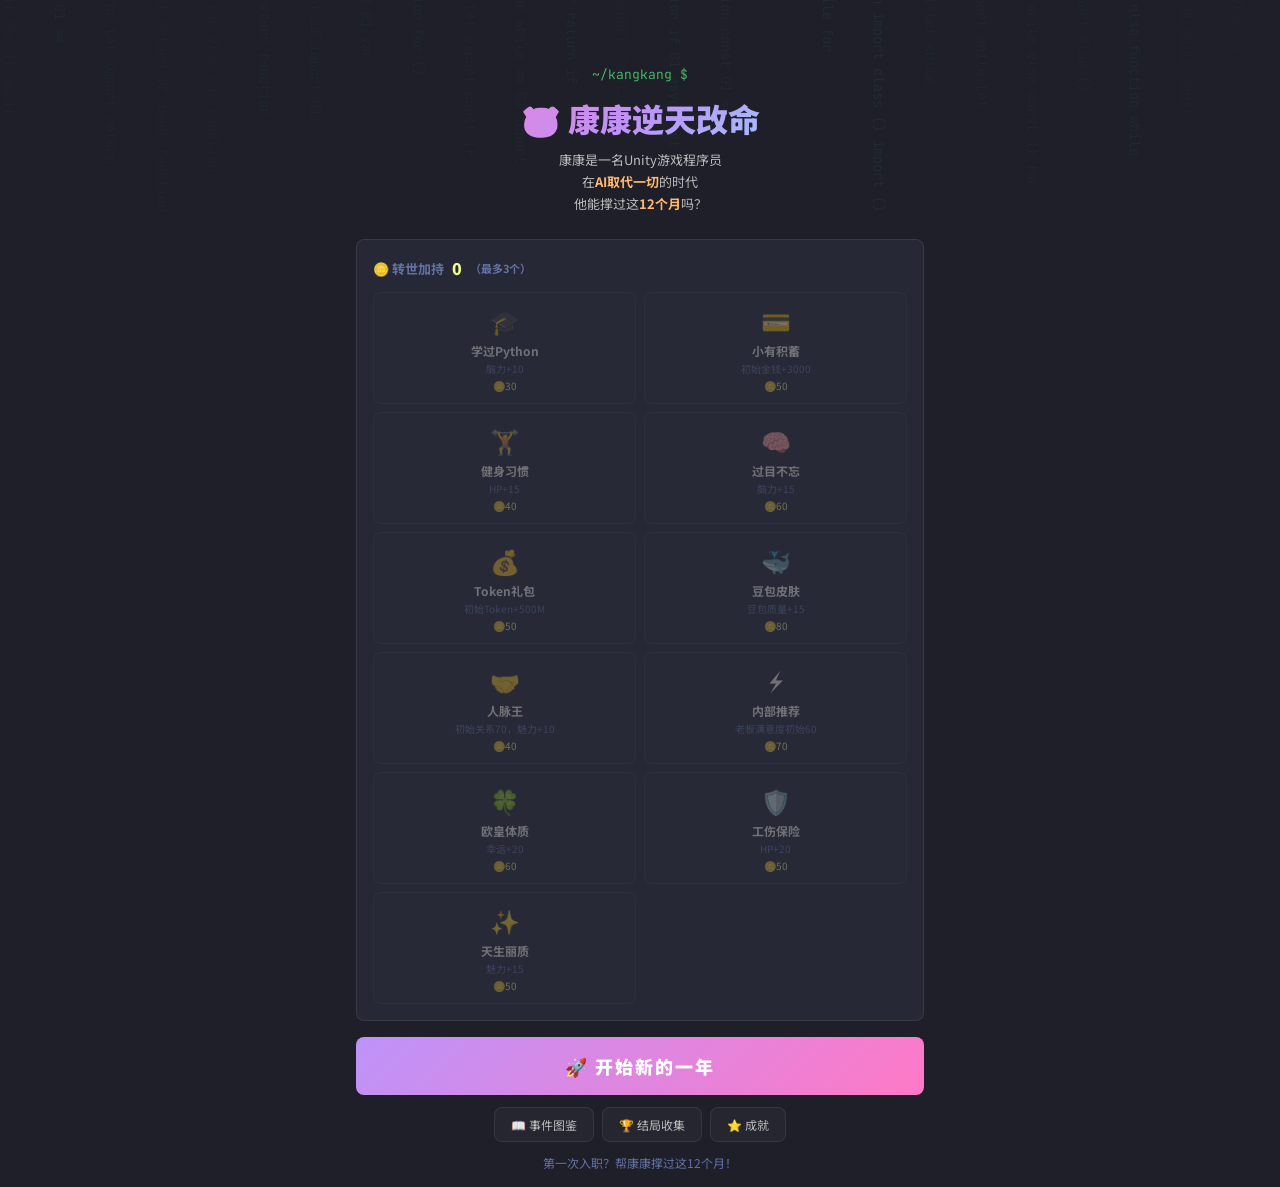
==== index.html @ d9135242 "feat: Implement initial application UI structure, comprehensive styling, and core interactive JavaSc" ====
<!DOCTYPE html>
<html lang="zh-CN">
<head>
<meta charset="UTF-8">
<meta name="viewport" content="width=device-width, initial-scale=1.0, user-scalable=no">
<title>🐷 康康逆天改命 — 职场生存模拟</title>
<meta name="description" content="帮助Unity程序员康康在AI时代保住饭碗！12个月职场生存模拟 + Roguelike转世系统。">
<link href="https://fonts.googleapis.com/css2?family=JetBrains+Mono:wght@400;500;700&family=Noto+Sans+SC:wght@400;500;700;900&display=swap" rel="stylesheet">
<link rel="stylesheet" href="css/style.css">
</head>
<body>
<div class="code-rain" id="codeRain"></div>

<!-- ===== START SCREEN ===== -->
<div class="screen active" id="startScreen"><div class="container">
  <header class="logo">
    <div class="logo-terminal">~/kangkang $</div>
    <h1>🐷 康康逆天改命</h1>
    <div class="sub">康康是一名Unity游戏程序员<br>在<em>AI取代一切</em>的时代<br>他能撑过这<em>12个月</em>吗？</div>
  </header>
  <section class="buff-section">
    <h3>🪙 转世加持 <span class="coins" id="legacyCoins">0</span> <span class="buff-limit">（最多3个）</span></h3>
    <div class="buff-grid" id="buffGrid"></div>
  </section>
  <button class="start-btn" id="startBtn">🚀 开始新的一年</button>
  <div class="start-actions">
    <button class="start-sub-btn" id="galleryBtn">📖 事件图鉴</button>
    <button class="start-sub-btn" id="endingsBtn">🏆 结局收集</button>
    <button class="start-sub-btn" id="achieveBtn">⭐ 成就</button>
  </div>
  <p class="best-record" id="bestRecord"></p>
</div></div>

<!-- ===== GAME SCREEN (IDE Layout) ===== -->
<div class="screen" id="gameScreen"><div class="ide-layout">

  <!-- Tab Bar (Month Indicator) -->
  <div class="tab-bar" id="tabBar">
    <div class="tab-item" data-month="1">1月</div>
    <div class="tab-item" data-month="2">2月</div>
    <div class="tab-item" data-month="3">3月</div>
    <div class="tab-item" data-month="4">4月</div>
    <div class="tab-item" data-month="5">5月</div>
    <div class="tab-item" data-month="6">6月</div>
    <div class="tab-item" data-month="7">7月</div>
    <div class="tab-item" data-month="8">8月</div>
    <div class="tab-item" data-month="9">9月</div>
    <div class="tab-item" data-month="10">10月</div>
    <div class="tab-item" data-month="11">11月</div>
    <div class="tab-item" data-month="12">12月</div>
  </div>

  <!-- Main Area: Explorer + Editor -->
  <div class="ide-main">

    <!-- Explorer (Left Sidebar) -->
    <div class="explorer" id="explorer">
      <div class="explorer-title">EXPLORER</div>

      <div class="explorer-section">
        <div class="section-header">📊 STATUS</div>
        <div class="stat-row">
          <span class="stat-icon">❤️</span>
          <span class="stat-name">HP</span>
          <div class="stat-bar-wrap"><div class="stat-bar stat-bar-hp" id="barHp"></div></div>
          <span class="stat-val" id="valHp">100</span>
        </div>
        <div class="stat-row">
          <span class="stat-icon">🧠</span>
          <span class="stat-name">Brain</span>
          <div class="stat-bar-wrap"><div class="stat-bar stat-bar-brain" id="barBrain"></div></div>
          <span class="stat-val" id="valBrain">80</span>
        </div>
        <div class="stat-row">
          <span class="stat-icon">💰</span>
          <span class="stat-name">Money</span>
          <span class="stat-val stat-val-money" id="valMoney">¥5,000</span>
        </div>
        <div class="stat-row">
          <span class="stat-icon">🪙</span>
          <span class="stat-name">Token</span>
          <span class="stat-val stat-val-token" id="valToken">50M</span>
        </div>
        <div class="stat-row">
          <span class="stat-icon">👔</span>
          <span class="stat-name">Boss</span>
          <div class="stat-bar-wrap"><div class="stat-bar stat-bar-boss" id="barBoss"></div></div>
          <span class="stat-val" id="valBoss">50</span>
        </div>
      </div>

      <div class="explorer-section">
        <div class="section-header">🤝 COLLEAGUES</div>
        <div class="stat-row">
          <span class="stat-icon">🧪</span>
          <span class="stat-name">少爷</span>
          <div class="stat-bar-wrap"><div class="stat-bar stat-bar-rel" id="barShaoye"></div></div>
          <span class="stat-val" id="valShaoye">50</span>
        </div>
        <div class="stat-row">
          <span class="stat-icon">💻</span>
          <span class="stat-name">亿民</span>
          <div class="stat-bar-wrap"><div class="stat-bar stat-bar-rel" id="barYimin"></div></div>
          <span class="stat-val" id="valYimin">50</span>
        </div>
      </div>

      <div class="explorer-section">
        <div class="section-header">🤖 AI MODEL</div>
        <div class="model-display" id="currentModelDisplay">🐳 豆包</div>
      </div>

      <div class="explorer-section">
        <div class="section-header">📅 STAGE</div>
        <div class="stage-display" id="stageDisplay">🌱 新手上路</div>
      </div>
    </div>

    <!-- Editor (Main Content) -->
    <div class="editor">
      <div class="editor-tab">
        <span class="editor-tab-icon">📄</span>
        <span id="editorTabName">kangkang_life.log</span>
      </div>
      <div class="event-stream" id="eventStream"></div>
      <div class="choice-panel" id="choicePanel">
        <div class="cp-title" id="cpTitle"></div>
        <div class="cp-desc" id="cpDesc"></div>
        <div id="cpBtns"></div>
      </div>
    </div>
  </div>

  <!-- Terminal Bar (Bottom) -->
  <div class="terminal-bar">
    <div class="terminal-title">TERMINAL</div>
    <div class="game-actions" id="gameActions">
      <button class="action-btn" id="buyTokenBtn" title="购买Token">🪙 买Token</button>
      <button class="action-btn" id="switchModelBtn" title="切换模型">🤖 换模型</button>
      <button class="action-btn" id="sideGigBtn" title="接私活">💼 接私活</button>
    </div>
    <div class="terminal-actions">
      <div class="speed-ctrl" id="speedCtrl">
        <button data-speed="1500">▶ 慢速</button>
        <button data-speed="800" class="active">▶▶ 正常</button>
        <button data-speed="300">▶▶▶ 快速</button>
      </div>
      <div class="audio-ctrl">
        <button class="audio-btn" id="audioToggle" title="音效开关">🔊</button>
        <button class="audio-btn" id="bgmToggle" title="BGM开关">🎵</button>
      </div>
    </div>
  </div>

</div></div>

<!-- ===== END SCREEN ===== -->
<div class="screen" id="endScreen"><div class="end-screen">
  <div class="end-card">
    <div class="big-icon" id="endIcon">💀</div>
    <h2 id="endTitle" class="lose">康康的职场生涯结束了</h2>
    <div class="end-desc" id="endDesc"></div>
    <div class="end-grid" id="endGrid"></div>
    <div class="end-timeline" id="endTimeline" style="display:none"></div>
    <div class="legacy-earned" id="endLegacy"></div>
    <button class="restart-btn" id="restartBtn">🔄 转世重来</button>
  </div>
</div></div>

<!-- ===== OVERLAYS ===== -->

<!-- Event Gallery -->
<div class="overlay" id="galleryOverlay">
  <div class="overlay-content">
    <div class="overlay-header">
      <h2>📖 程序员生存图鉴</h2>
      <button class="overlay-close" data-close="galleryOverlay">✕</button>
    </div>
    <div class="overlay-tabs" id="galleryTabs"></div>
    <div class="overlay-progress" id="galleryProgress"></div>
    <div class="overlay-body" id="galleryBody"></div>
  </div>
</div>

<!-- Endings Collection -->
<div class="overlay" id="endingsOverlay">
  <div class="overlay-content">
    <div class="overlay-header">
      <h2>🏆 结局收集</h2>
      <button class="overlay-close" data-close="endingsOverlay">✕</button>
    </div>
    <div class="overlay-progress" id="endingsProgress"></div>
    <div class="overlay-body" id="endingsBody"></div>
  </div>
</div>

<!-- Achievements -->
<div class="overlay" id="achieveOverlay">
  <div class="overlay-content">
    <div class="overlay-header">
      <h2>⭐ 成就</h2>
      <button class="overlay-close" data-close="achieveOverlay">✕</button>
    </div>
    <div class="overlay-progress" id="achieveProgress"></div>
    <div class="overlay-body" id="achieveBody"></div>
  </div>
</div>

<!-- Token Shop -->
<div class="overlay" id="tokenShopOverlay">
  <div class="overlay-content">
    <div class="overlay-header">
      <h2>🪙 Token 商店</h2>
      <button class="overlay-close" data-close="tokenShopOverlay">✕</button>
    </div>
    <div class="overlay-body">
      <div class="shop-balance" id="shopBalance"></div>
      <div class="token-grid" id="tokenGrid"></div>
    </div>
  </div>
</div>

<!-- Model Switch -->
<div class="overlay" id="modelSwitchOverlay">
  <div class="overlay-content">
    <div class="overlay-header">
      <h2>🤖 切换 AI 模型</h2>
      <button class="overlay-close" data-close="modelSwitchOverlay">✕</button>
    </div>
    <div class="overlay-body">
      <div class="model-list" id="modelList"></div>
    </div>
  </div>
</div>

<!-- Side Gig -->
<div class="overlay" id="sideGigOverlay">
  <div class="overlay-content overlay-content-sm">
    <div class="overlay-header">
      <h2>💼 接私活</h2>
      <button class="overlay-close" data-close="sideGigOverlay">✕</button>
    </div>
    <div class="overlay-body">
      <div class="gig-panel" id="gigPanel"></div>
    </div>
  </div>
</div>

<!-- Achievement Toast -->
<div class="achievement-toast" id="achieveToast">
  <div class="at-icon">🏆</div>
  <div class="at-info">
    <div class="at-title">成就解锁！</div>
    <div class="at-name" id="achieveName"></div>
    <div class="at-reward" id="achieveReward"></div>
  </div>
</div>

<script type="module" src="js/app.js"></script>
</body>
</html>
---- css/style.css ----
/* ===== RESET & VARIABLES ===== */
*{margin:0;padding:0;box-sizing:border-box}
:root{
  /* Dracula Theme */
  --bg:#282a36;
  --bg-darker:#1e1f29;
  --bg-lighter:#343746;
  --bg-sidebar:#21222c;
  --card:rgba(40,42,54,.95);
  --border:rgba(255,255,255,.08);
  --border-active:rgba(139,233,253,.3);
  /* Dracula colors */
  --pink:#ff79c6;
  --purple:#bd93f9;
  --blue:#8be9fd;
  --green:#50fa7b;
  --yellow:#f1fa8c;
  --red:#ff5555;
  --orange:#ffb86c;
  --cyan:#8be9fd;
  --comment:#6272a4;
  /* Text */
  --text:#f8f8f2;
  --text2:#bbb;
  --text3:#6272a4;
  /* Sizing */
  --radius:4px;
  --radius-lg:8px;
  --tab-height:36px;
  --terminal-height:50px;
  --explorer-width:200px;
}

body{
  font-family:'Noto Sans SC','JetBrains Mono',monospace,sans-serif;
  background:var(--bg-darker);
  color:var(--text);
  min-height:100vh;
  overflow-x:hidden;
}

/* ===== CODE RAIN BACKGROUND ===== */
.code-rain{
  position:fixed;inset:0;z-index:0;pointer-events:none;overflow:hidden;opacity:.06;
  font-family:'JetBrains Mono',monospace;font-size:14px;color:var(--green);
}
.rain-col{
  position:absolute;top:-100%;animation:rainFall var(--dur) linear infinite;
  writing-mode:vertical-rl;text-orientation:mixed;opacity:var(--op);
}
@keyframes rainFall{0%{top:-100%}100%{top:100%}}

/* ===== SCREEN MANAGEMENT ===== */
.screen{display:none;position:relative;z-index:1;min-height:100vh}
.screen.active{display:block}
.container{max-width:600px;margin:0 auto;padding:16px}

/* ===== START SCREEN ===== */
.logo{text-align:center;padding:50px 0 24px}
.logo-terminal{
  font-family:'JetBrains Mono',monospace;font-size:13px;color:var(--green);
  margin-bottom:12px;opacity:.7;
}
.logo h1{
  font-size:32px;font-weight:900;
  background:linear-gradient(135deg,var(--pink),var(--purple),var(--cyan));
  -webkit-background-clip:text;-webkit-text-fill-color:transparent;background-clip:text;
  margin-bottom:8px;
}
.logo .sub{color:var(--text2);font-size:13px;line-height:1.7}
.logo .sub em{color:var(--orange);font-style:normal;font-weight:700}

.buff-section{
  background:var(--card);border:1px solid var(--border);
  border-radius:var(--radius-lg);padding:16px;margin-bottom:16px;
}
.buff-section h3{
  font-size:13px;color:var(--text3);margin-bottom:12px;
  display:flex;align-items:center;gap:8px;
}
.buff-section .coins{color:var(--yellow);font-weight:900;font-size:16px}
.buff-section .buff-limit{font-size:11px;color:var(--comment)}
.buff-grid{display:grid;grid-template-columns:1fr 1fr;gap:8px}
.buff-card{
  padding:10px;border:1px solid var(--border);border-radius:var(--radius-lg);
  cursor:pointer;transition:all .25s;background:rgba(255,255,255,.02);text-align:center;
}
.buff-card:hover{border-color:rgba(255,255,255,.15);background:rgba(255,255,255,.04)}
.buff-card.active{border-color:var(--purple);box-shadow:0 0 12px rgba(189,147,249,.2)}
.buff-card.locked{opacity:.35;cursor:not-allowed}
.buff-card .bf-icon{font-size:24px}
.buff-card .bf-name{font-size:12px;font-weight:700;margin:4px 0 2px}
.buff-card .bf-desc{font-size:10px;color:var(--text3)}
.buff-card .bf-cost{font-size:10px;color:var(--yellow);margin-top:2px}

.start-btn{
  display:block;width:100%;padding:16px;border:none;
  border-radius:var(--radius-lg);
  background:linear-gradient(135deg,var(--purple),var(--pink));
  color:#fff;font-family:inherit;font-size:18px;font-weight:900;
  cursor:pointer;transition:all .3s;letter-spacing:2px;margin-top:16px;
}
.start-btn:hover{transform:translateY(-2px);box-shadow:0 8px 30px rgba(189,147,249,.4)}
.best-record{text-align:center;margin-top:12px;font-size:12px;color:var(--text3)}

/* ===== IDE LAYOUT ===== */
.ide-layout{
  display:flex;flex-direction:column;height:100vh;
  background:var(--bg);overflow:hidden;
}

/* Tab Bar */
.tab-bar{
  display:flex;height:var(--tab-height);background:var(--bg-darker);
  border-bottom:1px solid var(--border);overflow-x:auto;flex-shrink:0;
}
.tab-bar::-webkit-scrollbar{height:0}
.tab-item{
  padding:0 14px;height:100%;display:flex;align-items:center;
  font-size:12px;font-family:'JetBrains Mono',monospace;
  color:var(--text3);cursor:default;white-space:nowrap;
  border-right:1px solid var(--border);transition:all .2s;
  position:relative;flex-shrink:0;
}
.tab-item.active{
  background:var(--bg);color:var(--text);
  border-bottom:2px solid var(--purple);
}
.tab-item.completed{color:var(--green)}
.tab-item.completed::after{content:' ✓';color:var(--green);font-size:10px}

/* Main Area */
.ide-main{
  display:flex;flex:1;overflow:hidden;
}

/* Explorer Sidebar */
.explorer{
  width:var(--explorer-width);background:var(--bg-sidebar);
  border-right:1px solid var(--border);overflow-y:auto;flex-shrink:0;
  padding-bottom:12px;
}
.explorer::-webkit-scrollbar{width:3px}
.explorer::-webkit-scrollbar-thumb{background:var(--comment);border-radius:2px}
.explorer-title{
  font-size:11px;font-weight:700;color:var(--text3);
  padding:8px 12px;text-transform:uppercase;letter-spacing:1px;
}
.explorer-section{padding:0 8px;margin-bottom:8px}
.section-header{
  font-size:10px;color:var(--text3);padding:4px;
  font-weight:700;text-transform:uppercase;letter-spacing:.5px;
  margin-bottom:4px;
}

.stat-row{
  display:flex;align-items:center;gap:4px;padding:3px 4px;
  border-radius:var(--radius);font-size:12px;
  transition:background .2s;
}
.stat-row:hover{background:rgba(255,255,255,.04)}
.stat-icon{font-size:12px;width:16px;text-align:center;flex-shrink:0}
.stat-name{
  font-family:'JetBrains Mono',monospace;font-size:11px;
  color:var(--text2);width:40px;flex-shrink:0;
}
.stat-bar-wrap{
  flex:1;height:4px;background:rgba(255,255,255,.06);
  border-radius:2px;overflow:hidden;min-width:30px;
}
.stat-bar{
  height:100%;border-radius:2px;transition:width .5s ease;
}
.stat-bar-hp{background:var(--red);width:100%}
.stat-bar-brain{background:var(--cyan);width:80%}
.stat-bar-boss{background:var(--orange);width:50%}
.stat-bar-rel{background:var(--purple);width:50%}

.stat-val{
  font-family:'JetBrains Mono',monospace;font-size:11px;
  font-weight:700;width:28px;text-align:right;flex-shrink:0;
  transition:color .3s;
}
.stat-val-money{color:var(--green);width:auto;flex:1;text-align:right}
.stat-val-token{color:var(--yellow);width:auto;flex:1;text-align:right}

.model-display{
  padding:4px 8px;font-size:12px;color:var(--cyan);
  background:rgba(139,233,253,.06);border-radius:var(--radius);
}
.stage-display{
  padding:4px 8px;font-size:11px;color:var(--text2);
}

/* Editor */
.editor{
  flex:1;display:flex;flex-direction:column;overflow:hidden;
  background:var(--bg);
}
.editor-tab{
  display:flex;align-items:center;gap:6px;
  padding:6px 14px;font-size:12px;color:var(--text2);
  background:var(--bg-darker);border-bottom:1px solid var(--border);
  font-family:'JetBrains Mono',monospace;flex-shrink:0;
}
.editor-tab-icon{font-size:14px}

/* Event Stream */
.event-stream{
  flex:1;overflow-y:auto;padding:12px 16px;
  font-family:'JetBrains Mono','Noto Sans SC',monospace;
  font-size:13px;line-height:1.6;
}
.event-stream::-webkit-scrollbar{width:4px}
.event-stream::-webkit-scrollbar-thumb{background:var(--comment);border-radius:2px}

.ev-line{
  padding:3px 0;color:var(--text2);animation:evIn .3s ease-out;
  display:flex;gap:8px;
}
.ev-line .ev-prefix{
  color:var(--comment);font-size:12px;flex-shrink:0;user-select:none;
}
.ev-line.good{color:var(--green)}
.ev-line.good .ev-prefix{color:var(--green)}
.ev-line.bad{color:var(--red)}
.ev-line.bad .ev-prefix{color:var(--red)}
.ev-line.special{color:var(--purple);font-weight:500}
.ev-line.special .ev-prefix{color:var(--purple)}
.ev-line.money{color:var(--yellow)}
.ev-line.money .ev-prefix{color:var(--yellow)}
.ev-line.choice-made{color:var(--cyan)}
.ev-line.choice-made .ev-prefix{color:var(--cyan)}
.ev-line.neutral{color:var(--text2)}
@keyframes evIn{0%{opacity:0;transform:translateY(4px)}100%{opacity:1;transform:translateY(0)}}

/* Choice Panel */
.choice-panel{
  background:var(--bg-lighter);border-top:1px solid var(--border);
  padding:16px;display:none;animation:panelIn .3s ease-out;flex-shrink:0;
}
.choice-panel.show{display:block}
@keyframes panelIn{0%{opacity:0;transform:translateY(8px)}100%{opacity:1;transform:translateY(0)}}
.cp-title{font-size:14px;font-weight:700;margin-bottom:4px;color:var(--purple)}
.cp-desc{font-size:12px;color:var(--text3);margin-bottom:12px}
.cp-btn{
  display:block;width:100%;padding:10px 14px;margin-bottom:6px;
  border:1px solid var(--border);border-radius:var(--radius);
  background:rgba(255,255,255,.02);color:var(--text);
  font-family:inherit;font-size:13px;cursor:pointer;
  transition:all .2s;text-align:left;
}
.cp-btn:last-child{margin-bottom:0}
.cp-btn:hover{border-color:var(--purple);background:rgba(189,147,249,.08);transform:translateX(4px)}
.cp-btn:active{transform:scale(.98)}
.cp-btn.locked{opacity:.35;cursor:not-allowed}
.cp-btn .cpb-hint{font-size:10px;color:var(--text3);margin-top:2px}
.cp-btn .cpb-lock{font-size:10px;color:var(--orange);margin-top:2px}

/* Terminal Bar */
.terminal-bar{
  height:var(--terminal-height);background:var(--bg-darker);
  border-top:1px solid var(--border);display:flex;align-items:center;
  padding:0 12px;gap:12px;flex-shrink:0;
}
.terminal-title{
  font-size:11px;font-weight:700;color:var(--text3);
  text-transform:uppercase;letter-spacing:1px;
}
.terminal-actions{display:flex;align-items:center;flex:1;justify-content:flex-end;gap:8px}
.speed-ctrl{display:flex;gap:4px}
.speed-ctrl button{
  padding:4px 10px;border:1px solid var(--border);border-radius:var(--radius);
  background:transparent;color:var(--text3);font-family:'JetBrains Mono',monospace;
  font-size:11px;cursor:pointer;transition:all .2s;
}
.speed-ctrl button.active{border-color:var(--green);color:var(--green);background:rgba(80,250,123,.08)}
.speed-ctrl button:hover{border-color:rgba(255,255,255,.2)}

/* Stat change animations */
@keyframes statUp{0%{transform:scale(1)}50%{transform:scale(1.2);color:var(--green)}100%{transform:scale(1)}}
@keyframes statDown{0%{transform:scale(1)}50%{transform:scale(1.2);color:var(--red)}100%{transform:scale(1)}}
.stat-change-up{animation:statUp .5s ease-out}
.stat-change-down{animation:statDown .5s ease-out}

/* ===== END SCREEN ===== */
.end-screen{display:flex;align-items:center;justify-content:center;min-height:100vh;padding:16px;background:var(--bg-darker)}
.end-card{
  text-align:center;background:var(--card);border:1px solid var(--border);
  border-radius:12px;padding:36px 28px;max-width:440px;width:100%;
  box-shadow:0 20px 60px rgba(0,0,0,.6);animation:popIn .6s cubic-bezier(.175,.885,.32,1.275);
}
@keyframes popIn{0%{opacity:0;transform:scale(.7)}100%{opacity:1;transform:scale(1)}}
.end-card .big-icon{font-size:72px;margin-bottom:12px}
.end-card h2{font-size:24px;font-weight:900;margin-bottom:8px}
.end-card h2.win{background:linear-gradient(135deg,var(--yellow),var(--orange));-webkit-background-clip:text;-webkit-text-fill-color:transparent;background-clip:text}
.end-card h2.lose{color:var(--red)}
.end-card .end-desc{font-size:13px;color:var(--text2);margin-bottom:16px;line-height:1.6}
.end-card .end-grid{display:grid;grid-template-columns:1fr 1fr;gap:8px;margin-bottom:16px}
.end-card .eg-item{background:rgba(255,255,255,.04);border-radius:var(--radius-lg);padding:8px}
.end-card .eg-item .eg-l{font-size:10px;color:var(--text3)}
.end-card .eg-item .eg-v{font-size:16px;font-weight:900;font-family:'JetBrains Mono',monospace}
.end-card .legacy-earned{font-size:14px;color:var(--yellow);font-weight:700;margin-bottom:16px}
.end-card .restart-btn{
  width:100%;padding:14px;border:none;border-radius:var(--radius-lg);
  background:linear-gradient(135deg,var(--purple),var(--pink));
  color:#fff;font-family:inherit;font-size:16px;font-weight:700;
  cursor:pointer;transition:all .3s;
}
.end-card .restart-btn:hover{transform:translateY(-2px);box-shadow:0 8px 24px rgba(189,147,249,.4)}

/* Timeline */
.end-timeline{text-align:left;margin:16px 0;padding:16px;background:rgba(255,255,255,.03);border-radius:var(--radius-lg);border:1px solid var(--border)}
.tl-title{font-size:13px;font-weight:700;margin-bottom:12px;color:var(--text2)}
.tl-item{padding:6px 0 6px 20px;position:relative;font-size:12px;color:var(--text2);line-height:1.5;border-left:2px solid var(--border)}
.tl-item:last-child{border-left-color:transparent}
.tl-item::before{content:'';position:absolute;left:-5px;top:10px;width:8px;height:8px;border-radius:50%;background:var(--purple);border:2px solid var(--bg-darker)}
.tl-item .tl-month{color:var(--cyan);font-weight:700;margin-right:4px;font-family:'JetBrains Mono',monospace}

/* Achievement Toast */
.achievement-toast{
  position:fixed;top:20px;right:-300px;display:flex;align-items:center;
  gap:12px;padding:12px 20px;background:rgba(33,34,44,.95);border:1px solid var(--purple);
  border-radius:var(--radius-lg);box-shadow:0 8px 30px rgba(189,147,249,.2);
  transition:right .5s cubic-bezier(.175,.885,.32,1.275);z-index:100;
}
.achievement-toast.show{right:20px}
.at-icon{font-size:28px}
.at-info .at-title{font-size:11px;color:var(--purple);font-weight:700}
.at-info .at-name{font-size:14px;font-weight:500;color:var(--text)}

/* ===== RESPONSIVE ===== */
@media(max-width:768px){
  :root{--explorer-width:160px}
  .tab-item{padding:0 10px;font-size:11px}
  .stat-name{width:32px;font-size:10px}
  .stat-val{font-size:10px;width:24px}
}
@media(max-width:600px){
  .container{padding:10px}
  .logo h1{font-size:24px}
  .ide-main{flex-direction:column}
  .explorer{
    width:100%;border-right:none;border-bottom:1px solid var(--border);
    display:flex;flex-wrap:wrap;padding:8px;gap:4px;overflow:visible;
  }
  .explorer-title{display:none}
  .explorer-section{flex:1;min-width:120px;margin:0}
  .section-header{font-size:9px;padding:2px 4px}
  .stat-row{padding:2px 4px}
  .editor{min-height:300px}
  .event-stream{min-height:200px;max-height:45vh}
  .start-btn{position:sticky;bottom:10px;box-shadow:0 -4px 20px rgba(0,0,0,.6)}
  .end-card{padding:28px 20px}
  .achievement-toast.show{right:10px;left:10px}
}
@supports(padding:env(safe-area-inset-bottom)){
  .terminal-bar{padding-bottom:env(safe-area-inset-bottom)}
}

/* ===== START SCREEN SUB BUTTONS ===== */
.start-actions{
  display:flex;gap:8px;margin-top:12px;justify-content:center;
}
.start-sub-btn{
  padding:8px 16px;border:1px solid var(--border);border-radius:var(--radius-lg);
  background:rgba(255,255,255,.03);color:var(--text2);font-family:inherit;font-size:12px;
  cursor:pointer;transition:all .25s;
}
.start-sub-btn:hover{
  border-color:var(--purple);color:var(--text);background:rgba(189,147,249,.08);
  transform:translateY(-1px);
}

/* ===== AUDIO CONTROLS ===== */
.audio-ctrl{display:flex;gap:4px}
.audio-btn{
  width:32px;height:28px;border:1px solid var(--border);border-radius:var(--radius);
  background:transparent;font-size:14px;cursor:pointer;transition:all .2s;
  display:flex;align-items:center;justify-content:center;
}
.audio-btn:hover{border-color:rgba(255,255,255,.2)}
.audio-btn.muted{opacity:.35}

/* ===== OVERLAY SYSTEM ===== */
.overlay{
  position:fixed;inset:0;z-index:200;display:none;
  align-items:center;justify-content:center;
  background:rgba(0,0,0,.7);backdrop-filter:blur(4px);
  animation:overlayIn .25s ease-out;
}
.overlay.show{display:flex}
@keyframes overlayIn{0%{opacity:0}100%{opacity:1}}

.overlay-content{
  width:min(520px,92vw);max-height:85vh;display:flex;flex-direction:column;
  background:var(--bg);border:1px solid var(--border);
  border-radius:var(--radius-lg);box-shadow:0 20px 60px rgba(0,0,0,.8);
  overflow:hidden;animation:overlayContentIn .3s cubic-bezier(.175,.885,.32,1.275);
}
@keyframes overlayContentIn{0%{opacity:0;transform:scale(.9) translateY(20px)}100%{opacity:1;transform:scale(1) translateY(0)}}

.overlay-header{
  display:flex;align-items:center;justify-content:space-between;
  padding:14px 18px;background:var(--bg-darker);
  border-bottom:1px solid var(--border);flex-shrink:0;
}
.overlay-header h2{font-size:16px;font-weight:700}
.overlay-close{
  width:28px;height:28px;border:1px solid var(--border);border-radius:var(--radius);
  background:transparent;color:var(--text3);font-size:14px;cursor:pointer;
  display:flex;align-items:center;justify-content:center;transition:all .2s;
}
.overlay-close:hover{border-color:var(--red);color:var(--red);background:rgba(255,85,85,.1)}

.overlay-tabs{
  display:flex;gap:2px;padding:8px 14px;background:var(--bg-darker);
  border-bottom:1px solid var(--border);flex-shrink:0;overflow-x:auto;
}
.overlay-tabs::-webkit-scrollbar{height:0}
.overlay-tab{
  padding:5px 12px;border-radius:var(--radius);font-size:11px;
  color:var(--text3);cursor:pointer;white-space:nowrap;transition:all .2s;
  border:1px solid transparent;font-family:'JetBrains Mono',monospace;
}
.overlay-tab:hover{color:var(--text);background:rgba(255,255,255,.04)}
.overlay-tab.active{
  color:var(--purple);border-color:var(--purple);
  background:rgba(189,147,249,.08);
}

.overlay-progress{
  padding:10px 18px;font-size:12px;color:var(--text3);flex-shrink:0;
  border-bottom:1px solid var(--border);display:flex;align-items:center;gap:10px;
}
.progress-bar{
  flex:1;height:6px;background:rgba(255,255,255,.06);border-radius:3px;overflow:hidden;
}
.progress-fill{height:100%;border-radius:3px;background:var(--purple);transition:width .5s ease}

.overlay-body{
  flex:1;overflow-y:auto;padding:12px 14px;
}
.overlay-body::-webkit-scrollbar{width:4px}
.overlay-body::-webkit-scrollbar-thumb{background:var(--comment);border-radius:2px}

/* ===== Collection Cards ===== */
.collection-section-title{
  font-size:12px;font-weight:700;color:var(--text3);
  padding:8px 4px 6px;text-transform:uppercase;letter-spacing:.5px;
  border-bottom:1px solid var(--border);margin-bottom:8px;
}

.collection-card{
  padding:10px 12px;margin-bottom:6px;border:1px solid var(--border);
  border-radius:var(--radius);background:rgba(255,255,255,.02);
  transition:all .2s;
}
.collection-card:hover{border-color:rgba(255,255,255,.1);background:rgba(255,255,255,.04)}
.collection-card.locked{opacity:.45}

.cc-header{display:flex;align-items:center;gap:8px;margin-bottom:4px}
.cc-icon{font-size:18px}
.cc-name{font-size:13px;font-weight:700;flex:1}
.cc-badge{
  font-size:10px;padding:2px 8px;border-radius:10px;
  font-family:'JetBrains Mono',monospace;
}
.cc-badge.unlocked{color:var(--green);border:1px solid rgba(80,250,123,.3);background:rgba(80,250,123,.08)}
.cc-badge.locked{color:var(--text3);border:1px solid var(--border)}

.cc-desc{font-size:11px;color:var(--text2);line-height:1.5}
.cc-meta{font-size:10px;color:var(--text3);margin-top:4px;font-family:'JetBrains Mono',monospace}
.cc-reward{font-size:10px;color:var(--yellow);margin-top:2px}

/* Event gallery specific */
.cc-effect{
  font-size:10px;color:var(--cyan);margin-top:3px;
  font-family:'JetBrains Mono',monospace;
}
.cc-system{
  display:inline-block;font-size:9px;padding:1px 6px;
  border-radius:8px;color:var(--purple);border:1px solid rgba(189,147,249,.3);
  background:rgba(189,147,249,.06);margin-right:4px;
}
.cc-month{
  display:inline-block;font-size:9px;padding:1px 6px;
  border-radius:8px;color:var(--cyan);border:1px solid rgba(139,233,253,.3);
  background:rgba(139,233,253,.06);
}

/* ===== GAME ACTION BUTTONS (Module 5) ===== */
.game-actions{display:flex;gap:4px}
.action-btn{
  padding:4px 10px;border:1px solid var(--border);border-radius:var(--radius);
  background:transparent;color:var(--text2);font-family:'Noto Sans SC','JetBrains Mono',monospace;
  font-size:11px;cursor:pointer;transition:all .2s;white-space:nowrap;
}
.action-btn:hover{border-color:var(--purple);color:var(--text);background:rgba(189,147,249,.08)}
.action-btn:active{transform:scale(.96)}

/* ===== TOKEN SHOP (Module 5) ===== */
.shop-balance{
  padding:10px 14px;margin-bottom:12px;border-radius:var(--radius-lg);
  background:rgba(255,255,255,.03);border:1px solid var(--border);
  font-size:13px;color:var(--text2);display:flex;align-items:center;gap:12px;
}
.shop-balance .sb-money{color:var(--green);font-weight:700;font-family:'JetBrains Mono',monospace}
.shop-balance .sb-token{color:var(--yellow);font-weight:700;font-family:'JetBrains Mono',monospace}

.token-grid{display:grid;grid-template-columns:1fr 1fr;gap:10px}
.token-card{
  padding:14px;border:1px solid var(--border);border-radius:var(--radius-lg);
  background:rgba(255,255,255,.02);text-align:center;transition:all .25s;
  display:flex;flex-direction:column;gap:4px;
}
.token-card:hover{border-color:rgba(255,255,255,.15);background:rgba(255,255,255,.04)}
.token-card .tc-icon{font-size:28px}
.token-card .tc-name{font-size:13px;font-weight:700;color:var(--text)}
.token-card .tc-amount{font-size:11px;color:var(--yellow);font-family:'JetBrains Mono',monospace}
.token-card .tc-price{font-size:12px;color:var(--green);font-weight:700;margin-top:2px}
.token-card .tc-buy{
  margin-top:6px;padding:6px 0;border:1px solid var(--purple);border-radius:var(--radius);
  background:rgba(189,147,249,.1);color:var(--purple);font-family:inherit;
  font-size:12px;font-weight:700;cursor:pointer;transition:all .2s;
}
.token-card .tc-buy:hover{background:rgba(189,147,249,.2);color:var(--text)}
.token-card .tc-buy:disabled{opacity:.35;cursor:not-allowed;border-color:var(--border);color:var(--text3)}

/* ===== MODEL SWITCH (Module 5) ===== */
.model-list{display:flex;flex-direction:column;gap:6px}
.model-item{
  display:flex;align-items:center;gap:10px;padding:10px 12px;
  border:1px solid var(--border);border-radius:var(--radius-lg);
  background:rgba(255,255,255,.02);cursor:pointer;transition:all .25s;
}
.model-item:hover{border-color:rgba(255,255,255,.15);background:rgba(255,255,255,.04)}
.model-item.active{border-color:var(--cyan);box-shadow:0 0 12px rgba(139,233,253,.15)}
.model-item .mi-icon{font-size:24px;flex-shrink:0}
.model-item .mi-info{flex:1;min-width:0}
.model-item .mi-name{font-size:13px;font-weight:700}
.model-item .mi-stats{font-size:10px;color:var(--text3);font-family:'JetBrains Mono',monospace;margin-top:2px}
.model-item .mi-badge{
  font-size:10px;padding:3px 8px;border-radius:10px;flex-shrink:0;
  font-family:'JetBrains Mono',monospace;
}
.model-item .mi-badge.current{color:var(--cyan);border:1px solid rgba(139,233,253,.3);background:rgba(139,233,253,.08)}
.model-item.locked{opacity:.35;cursor:not-allowed}

/* ===== SIDE GIG (Module 5) ===== */
.overlay-content-sm{max-width:380px}
.gig-panel{text-align:center;padding:8px 0}
.gig-desc{font-size:13px;color:var(--text2);line-height:1.7;margin-bottom:16px}
.gig-stats{
  display:flex;gap:12px;justify-content:center;margin-bottom:16px;
  font-size:12px;font-family:'JetBrains Mono',monospace;
}
.gig-stats .gs-good{color:var(--green)}
.gig-stats .gs-bad{color:var(--red)}
.gig-actions{display:flex;gap:8px;justify-content:center}
.gig-btn{
  padding:10px 24px;border:none;border-radius:var(--radius-lg);
  font-family:inherit;font-size:13px;font-weight:700;cursor:pointer;transition:all .2s;
}
.gig-btn.confirm{
  background:linear-gradient(135deg,var(--green),var(--cyan));color:var(--bg-darker);
}
.gig-btn.confirm:hover{transform:translateY(-1px);box-shadow:0 4px 16px rgba(80,250,123,.3)}
.gig-btn.cancel{
  background:transparent;border:1px solid var(--border);color:var(--text3);
}
.gig-btn.cancel:hover{border-color:var(--red);color:var(--red)}
.gig-btn:disabled{opacity:.35;cursor:not-allowed;transform:none;box-shadow:none}
.gig-cooldown{font-size:11px;color:var(--orange);margin-top:8px}

/* ===== RESPONSIVE OVERLAY ===== */
@media(max-width:600px){
  .overlay-content{width:100vw;max-height:100vh;border-radius:0}
  .overlay-tabs{padding:6px 10px}
  .overlay-tab{font-size:10px;padding:4px 8px}
  .start-actions{flex-wrap:wrap}
  .token-grid{grid-template-columns:1fr}
  .game-actions{gap:2px}
  .action-btn{font-size:10px;padding:3px 6px}
}
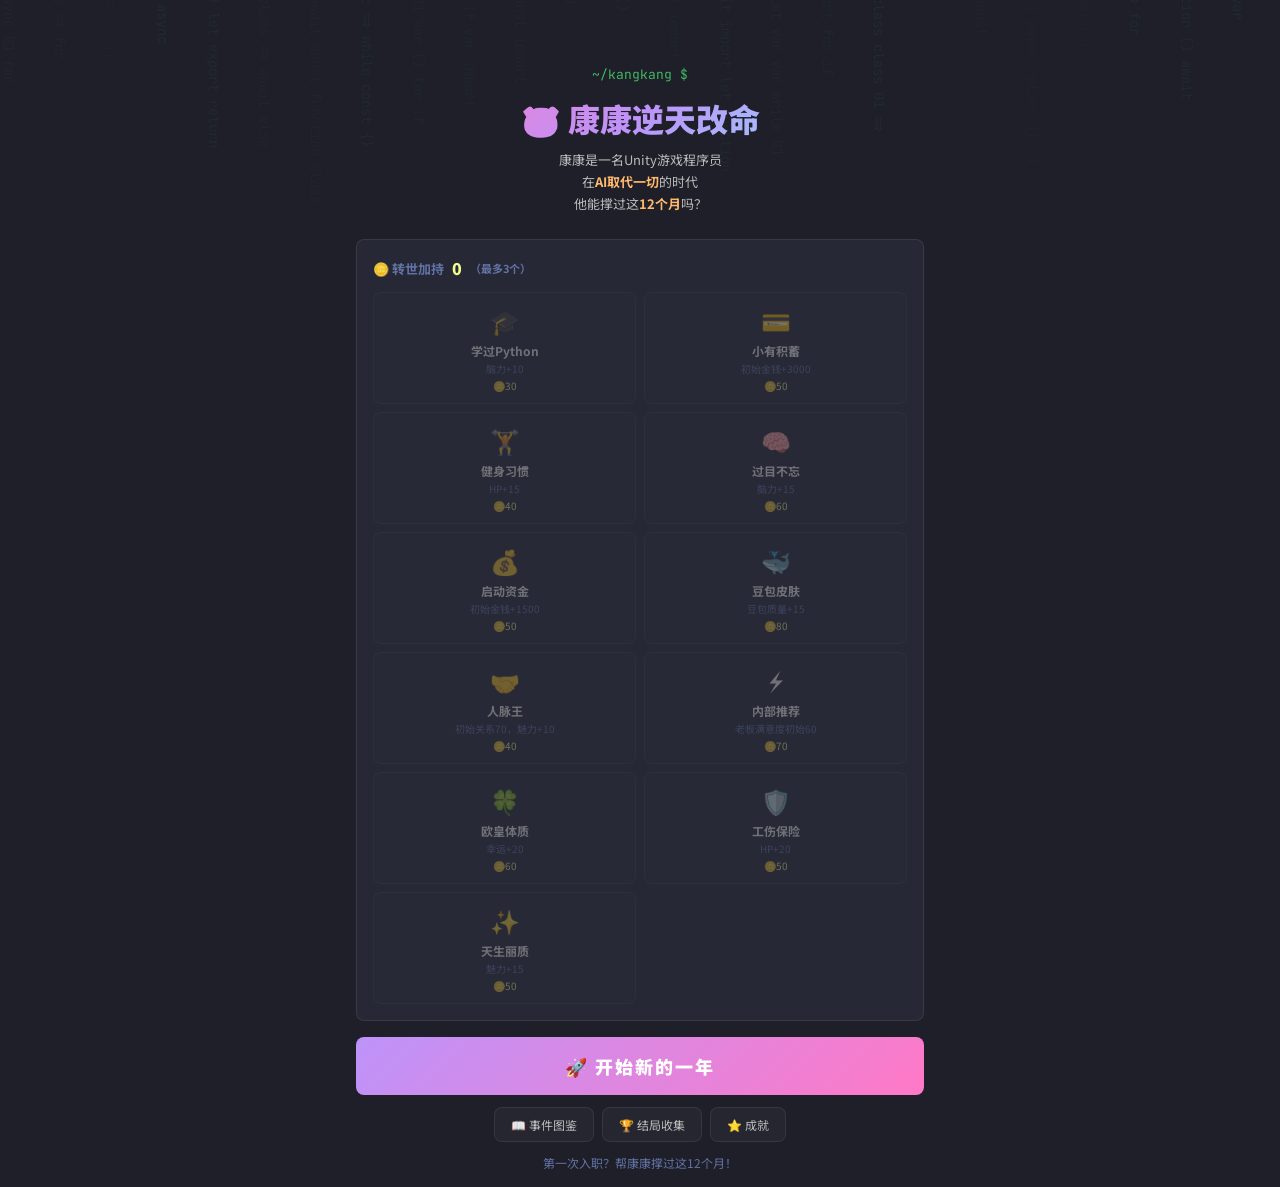
==== commit b97017be: "feat: Implement core game logic and UI with initial game data and design documentation." ====
--- a/index.html
+++ b/index.html
@@ -76,11 +76,7 @@
           <span class="stat-name">Money</span>
           <span class="stat-val stat-val-money" id="valMoney">¥5,000</span>
         </div>
-        <div class="stat-row">
-          <span class="stat-icon">🪙</span>
-          <span class="stat-name">Token</span>
-          <span class="stat-val stat-val-token" id="valToken">50M</span>
-        </div>
+
         <div class="stat-row">
           <span class="stat-icon">👔</span>
           <span class="stat-name">Boss</span>
@@ -90,7 +86,7 @@
       </div>
 
       <div class="explorer-section">
-        <div class="section-header">🤝 COLLEAGUES</div>
+        <div class="section-header">🤝 RELATIONS</div>
         <div class="stat-row">
           <span class="stat-icon">🧪</span>
           <span class="stat-name">少爷</span>
@@ -102,6 +98,12 @@
           <span class="stat-name">亿民</span>
           <div class="stat-bar-wrap"><div class="stat-bar stat-bar-rel" id="barYimin"></div></div>
           <span class="stat-val" id="valYimin">50</span>
+        </div>
+        <div class="stat-row">
+          <span class="stat-icon">💕</span>
+          <span class="stat-name">女友</span>
+          <div class="stat-bar-wrap"><div class="stat-bar stat-bar-gf" id="barGfRel"></div></div>
+          <span class="stat-val" id="valGfRel">60</span>
         </div>
       </div>
 
@@ -135,9 +137,8 @@
   <div class="terminal-bar">
     <div class="terminal-title">TERMINAL</div>
     <div class="game-actions" id="gameActions">
-      <button class="action-btn" id="buyTokenBtn" title="购买Token">🪙 买Token</button>
-      <button class="action-btn" id="switchModelBtn" title="切换模型">🤖 换模型</button>
-      <button class="action-btn" id="sideGigBtn" title="接私活">💼 接私活</button>
+      <button class="action-btn" id="switchModelBtn" title="切换模型">🤖 <span class="action-text">换模型</span></button>
+      <button class="action-btn" id="sideGigBtn" title="接私活">💼 <span class="action-text">接私活</span></button>
     </div>
     <div class="terminal-actions">
       <div class="speed-ctrl" id="speedCtrl">
@@ -206,19 +207,7 @@
   </div>
 </div>
 
-<!-- Token Shop -->
-<div class="overlay" id="tokenShopOverlay">
-  <div class="overlay-content">
-    <div class="overlay-header">
-      <h2>🪙 Token 商店</h2>
-      <button class="overlay-close" data-close="tokenShopOverlay">✕</button>
-    </div>
-    <div class="overlay-body">
-      <div class="shop-balance" id="shopBalance"></div>
-      <div class="token-grid" id="tokenGrid"></div>
-    </div>
-  </div>
-</div>
+
 
 <!-- Model Switch -->
 <div class="overlay" id="modelSwitchOverlay">
--- a/css/style.css
+++ b/css/style.css
@@ -28,7 +28,7 @@
   --radius-lg:8px;
   --tab-height:36px;
   --terminal-height:50px;
-  --explorer-width:200px;
+  --explorer-width:210px;
 }
 
 body{
@@ -124,10 +124,19 @@
 }
 .tab-item.active{
   background:var(--bg);color:var(--text);
-  border-bottom:2px solid var(--purple);
+}
+/* Active tab animated underline */
+.tab-item.active::after{
+  content:'';position:absolute;bottom:0;left:0;right:0;height:2px;
+  background:linear-gradient(90deg,var(--purple),var(--pink));
+  animation:tabGlow 2s ease-in-out infinite alternate;
+}
+@keyframes tabGlow{
+  0%{opacity:.6;box-shadow:none}
+  100%{opacity:1;box-shadow:0 0 8px rgba(189,147,249,.5)}
 }
 .tab-item.completed{color:var(--green)}
-.tab-item.completed::after{content:' ✓';color:var(--green);font-size:10px}
+.tab-item.completed::after{content:' ✓';color:var(--green);font-size:10px;position:static}
 
 /* Main Area */
 .ide-main{
@@ -165,24 +174,38 @@
   color:var(--text2);width:40px;flex-shrink:0;
 }
 .stat-bar-wrap{
-  flex:1;height:4px;background:rgba(255,255,255,.06);
-  border-radius:2px;overflow:hidden;min-width:30px;
+  flex:1;height:6px;background:rgba(255,255,255,.06);
+  border-radius:3px;overflow:hidden;min-width:30px;
+  position:relative;
 }
 .stat-bar{
-  height:100%;border-radius:2px;transition:width .5s ease;
-}
-.stat-bar-hp{background:var(--red);width:100%}
-.stat-bar-brain{background:var(--cyan);width:80%}
-.stat-bar-boss{background:var(--orange);width:50%}
-.stat-bar-rel{background:var(--purple);width:50%}
+  height:100%;border-radius:3px;transition:width .5s ease;
+  position:relative;
+}
+
+/* Gradient stat bars */
+.stat-bar-hp{background:linear-gradient(90deg,#ff2222,var(--red));width:100%}
+.stat-bar-brain{background:linear-gradient(90deg,#4ac8e8,var(--cyan));width:80%}
+.stat-bar-boss{background:linear-gradient(90deg,#e89030,var(--orange));width:50%}
+.stat-bar-rel{background:linear-gradient(90deg,#9060e0,var(--purple));width:50%}
+.stat-bar-gf{background:linear-gradient(90deg,#ff5090,var(--pink));width:60%}
+
+/* Danger pulse animation for low stats */
+.stat-bar.stat-danger{
+  animation:dangerPulse 1.2s ease-in-out infinite;
+}
+@keyframes dangerPulse{
+  0%,100%{opacity:1;filter:brightness(1)}
+  50%{opacity:.5;filter:brightness(1.5)}
+}
 
 .stat-val{
   font-family:'JetBrains Mono',monospace;font-size:11px;
   font-weight:700;width:28px;text-align:right;flex-shrink:0;
   transition:color .3s;
 }
+.stat-val.stat-danger{color:var(--red) !important}
 .stat-val-money{color:var(--green);width:auto;flex:1;text-align:right}
-.stat-val-token{color:var(--yellow);width:auto;flex:1;text-align:right}
 
 .model-display{
   padding:4px 8px;font-size:12px;color:var(--cyan);
@@ -232,12 +255,26 @@
 .ev-line.choice-made{color:var(--cyan)}
 .ev-line.choice-made .ev-prefix{color:var(--cyan)}
 .ev-line.neutral{color:var(--text2)}
+
+/* Month divider in event stream */
+.ev-line.ev-divider{
+  border-top:1px solid rgba(189,147,249,.15);
+  margin-top:8px;padding-top:10px;
+}
+.ev-line.ev-divider .ev-prefix{
+  background:linear-gradient(90deg,var(--purple),var(--pink));
+  -webkit-background-clip:text;-webkit-text-fill-color:transparent;background-clip:text;
+  font-weight:700;
+}
 @keyframes evIn{0%{opacity:0;transform:translateY(4px)}100%{opacity:1;transform:translateY(0)}}
 
-/* Choice Panel */
+/* Choice Panel — glassmorphism */
 .choice-panel{
-  background:var(--bg-lighter);border-top:1px solid var(--border);
+  background:rgba(52,55,70,.85);
+  backdrop-filter:blur(12px);-webkit-backdrop-filter:blur(12px);
+  border-top:1px solid rgba(189,147,249,.2);
   padding:16px;display:none;animation:panelIn .3s ease-out;flex-shrink:0;
+  box-shadow:0 -4px 20px rgba(0,0,0,.3);
 }
 .choice-panel.show{display:block}
 @keyframes panelIn{0%{opacity:0;transform:translateY(8px)}100%{opacity:1;transform:translateY(0)}}
@@ -245,13 +282,19 @@
 .cp-desc{font-size:12px;color:var(--text3);margin-bottom:12px}
 .cp-btn{
   display:block;width:100%;padding:10px 14px;margin-bottom:6px;
-  border:1px solid var(--border);border-radius:var(--radius);
-  background:rgba(255,255,255,.02);color:var(--text);
+  border:1px solid rgba(189,147,249,.15);border-radius:var(--radius-lg);
+  background:rgba(255,255,255,.03);color:var(--text);
   font-family:inherit;font-size:13px;cursor:pointer;
-  transition:all .2s;text-align:left;
+  transition:all .25s;text-align:left;
+  position:relative;overflow:hidden;
 }
 .cp-btn:last-child{margin-bottom:0}
-.cp-btn:hover{border-color:var(--purple);background:rgba(189,147,249,.08);transform:translateX(4px)}
+.cp-btn:hover{
+  border-color:var(--purple);
+  background:rgba(189,147,249,.1);
+  transform:translateX(6px);
+  box-shadow:0 0 16px rgba(189,147,249,.15);
+}
 .cp-btn:active{transform:scale(.98)}
 .cp-btn.locked{opacity:.35;cursor:not-allowed}
 .cp-btn .cpb-hint{font-size:10px;color:var(--text3);margin-top:2px}
@@ -278,8 +321,8 @@
 .speed-ctrl button:hover{border-color:rgba(255,255,255,.2)}
 
 /* Stat change animations */
-@keyframes statUp{0%{transform:scale(1)}50%{transform:scale(1.2);color:var(--green)}100%{transform:scale(1)}}
-@keyframes statDown{0%{transform:scale(1)}50%{transform:scale(1.2);color:var(--red)}100%{transform:scale(1)}}
+@keyframes statUp{0%{transform:scale(1)}50%{transform:scale(1.3);color:var(--green)}100%{transform:scale(1)}}
+@keyframes statDown{0%{transform:scale(1)}50%{transform:scale(1.3);color:var(--red)}100%{transform:scale(1)}}
 .stat-change-up{animation:statUp .5s ease-out}
 .stat-change-down{animation:statDown .5s ease-out}
 
@@ -323,33 +366,72 @@
   gap:12px;padding:12px 20px;background:rgba(33,34,44,.95);border:1px solid var(--purple);
   border-radius:var(--radius-lg);box-shadow:0 8px 30px rgba(189,147,249,.2);
   transition:right .5s cubic-bezier(.175,.885,.32,1.275);z-index:100;
+  backdrop-filter:blur(8px);-webkit-backdrop-filter:blur(8px);
 }
 .achievement-toast.show{right:20px}
 .at-icon{font-size:28px}
 .at-info .at-title{font-size:11px;color:var(--purple);font-weight:700}
 .at-info .at-name{font-size:14px;font-weight:500;color:var(--text)}
 
-/* ===== RESPONSIVE ===== */
+/* ===== RESPONSIVE — Desktop ===== */
 @media(max-width:768px){
-  :root{--explorer-width:160px}
+  :root{--explorer-width:170px}
   .tab-item{padding:0 10px;font-size:11px}
   .stat-name{width:32px;font-size:10px}
   .stat-val{font-size:10px;width:24px}
 }
+
+/* ===== RESPONSIVE — Mobile ===== */
 @media(max-width:600px){
   .container{padding:10px}
   .logo h1{font-size:24px}
+
+  /* Explorer → compact horizontal strip */
   .ide-main{flex-direction:column}
   .explorer{
     width:100%;border-right:none;border-bottom:1px solid var(--border);
-    display:flex;flex-wrap:wrap;padding:8px;gap:4px;overflow:visible;
+    display:grid;
+    grid-template-columns:1fr 1fr;
+    padding:8px;gap:6px;overflow:visible;
+    max-height:none;
   }
   .explorer-title{display:none}
-  .explorer-section{flex:1;min-width:120px;margin:0}
-  .section-header{font-size:9px;padding:2px 4px}
-  .stat-row{padding:2px 4px}
-  .editor{min-height:300px}
-  .event-stream{min-height:200px;max-height:45vh}
+  .explorer-section{
+    margin:0;padding:4px 6px;
+    background:rgba(255,255,255,.02);
+    border-radius:var(--radius);
+    border:1px solid var(--border);
+  }
+  .section-header{font-size:9px;padding:2px 4px;margin-bottom:2px}
+  .stat-row{padding:1px 2px;gap:3px}
+  .stat-icon{font-size:10px;width:14px}
+  .stat-name{font-size:9px;width:26px}
+  .stat-bar-wrap{height:4px;min-width:20px}
+  .stat-val{font-size:9px;width:20px}
+
+  /* Editor fills remaining space */
+  .editor{min-height:280px}
+  .event-stream{min-height:180px;max-height:50vh;font-size:11px}
+  .ev-line .ev-prefix{font-size:10px}
+
+  /* Tab bar scroll fade */
+  .tab-bar{
+    position:relative;
+    -webkit-mask-image:linear-gradient(90deg,#000 80%,transparent 100%);
+    mask-image:linear-gradient(90deg,#000 80%,transparent 100%);
+  }
+  .tab-item{padding:0 8px;font-size:10px}
+
+  /* Terminal compact */
+  .terminal-bar{gap:6px;padding:0 8px}
+  .action-btn{font-size:12px;padding:4px 8px}
+  .action-btn .action-text{display:none}
+  .speed-ctrl button{font-size:9px;padding:3px 6px}
+
+  /* Choice panel */
+  .cp-btn{font-size:12px;padding:8px 10px}
+
+  /* Start screen */
   .start-btn{position:sticky;bottom:10px;box-shadow:0 -4px 20px rgba(0,0,0,.6)}
   .end-card{padding:28px 20px}
   .achievement-toast.show{right:10px;left:10px}
@@ -436,7 +518,7 @@
 .progress-bar{
   flex:1;height:6px;background:rgba(255,255,255,.06);border-radius:3px;overflow:hidden;
 }
-.progress-fill{height:100%;border-radius:3px;background:var(--purple);transition:width .5s ease}
+.progress-fill{height:100%;border-radius:3px;background:linear-gradient(90deg,var(--purple),var(--pink));transition:width .5s ease}
 
 .overlay-body{
   flex:1;overflow-y:auto;padding:12px 14px;
@@ -489,45 +571,18 @@
   background:rgba(139,233,253,.06);
 }
 
-/* ===== GAME ACTION BUTTONS (Module 5) ===== */
+/* ===== GAME ACTION BUTTONS ===== */
 .game-actions{display:flex;gap:4px}
 .action-btn{
   padding:4px 10px;border:1px solid var(--border);border-radius:var(--radius);
   background:transparent;color:var(--text2);font-family:'Noto Sans SC','JetBrains Mono',monospace;
   font-size:11px;cursor:pointer;transition:all .2s;white-space:nowrap;
+  display:flex;align-items:center;gap:4px;
 }
 .action-btn:hover{border-color:var(--purple);color:var(--text);background:rgba(189,147,249,.08)}
 .action-btn:active{transform:scale(.96)}
 
-/* ===== TOKEN SHOP (Module 5) ===== */
-.shop-balance{
-  padding:10px 14px;margin-bottom:12px;border-radius:var(--radius-lg);
-  background:rgba(255,255,255,.03);border:1px solid var(--border);
-  font-size:13px;color:var(--text2);display:flex;align-items:center;gap:12px;
-}
-.shop-balance .sb-money{color:var(--green);font-weight:700;font-family:'JetBrains Mono',monospace}
-.shop-balance .sb-token{color:var(--yellow);font-weight:700;font-family:'JetBrains Mono',monospace}
-
-.token-grid{display:grid;grid-template-columns:1fr 1fr;gap:10px}
-.token-card{
-  padding:14px;border:1px solid var(--border);border-radius:var(--radius-lg);
-  background:rgba(255,255,255,.02);text-align:center;transition:all .25s;
-  display:flex;flex-direction:column;gap:4px;
-}
-.token-card:hover{border-color:rgba(255,255,255,.15);background:rgba(255,255,255,.04)}
-.token-card .tc-icon{font-size:28px}
-.token-card .tc-name{font-size:13px;font-weight:700;color:var(--text)}
-.token-card .tc-amount{font-size:11px;color:var(--yellow);font-family:'JetBrains Mono',monospace}
-.token-card .tc-price{font-size:12px;color:var(--green);font-weight:700;margin-top:2px}
-.token-card .tc-buy{
-  margin-top:6px;padding:6px 0;border:1px solid var(--purple);border-radius:var(--radius);
-  background:rgba(189,147,249,.1);color:var(--purple);font-family:inherit;
-  font-size:12px;font-weight:700;cursor:pointer;transition:all .2s;
-}
-.token-card .tc-buy:hover{background:rgba(189,147,249,.2);color:var(--text)}
-.token-card .tc-buy:disabled{opacity:.35;cursor:not-allowed;border-color:var(--border);color:var(--text3)}
-
-/* ===== MODEL SWITCH (Module 5) ===== */
+/* ===== MODEL SWITCH ===== */
 .model-list{display:flex;flex-direction:column;gap:6px}
 .model-item{
   display:flex;align-items:center;gap:10px;padding:10px 12px;
@@ -547,7 +602,7 @@
 .model-item .mi-badge.current{color:var(--cyan);border:1px solid rgba(139,233,253,.3);background:rgba(139,233,253,.08)}
 .model-item.locked{opacity:.35;cursor:not-allowed}
 
-/* ===== SIDE GIG (Module 5) ===== */
+/* ===== SIDE GIG ===== */
 .overlay-content-sm{max-width:380px}
 .gig-panel{text-align:center;padding:8px 0}
 .gig-desc{font-size:13px;color:var(--text2);line-height:1.7;margin-bottom:16px}
@@ -579,7 +634,6 @@
   .overlay-tabs{padding:6px 10px}
   .overlay-tab{font-size:10px;padding:4px 8px}
   .start-actions{flex-wrap:wrap}
-  .token-grid{grid-template-columns:1fr}
   .game-actions{gap:2px}
-  .action-btn{font-size:10px;padding:3px 6px}
-}
+  .action-btn{font-size:12px;padding:3px 6px}
+}
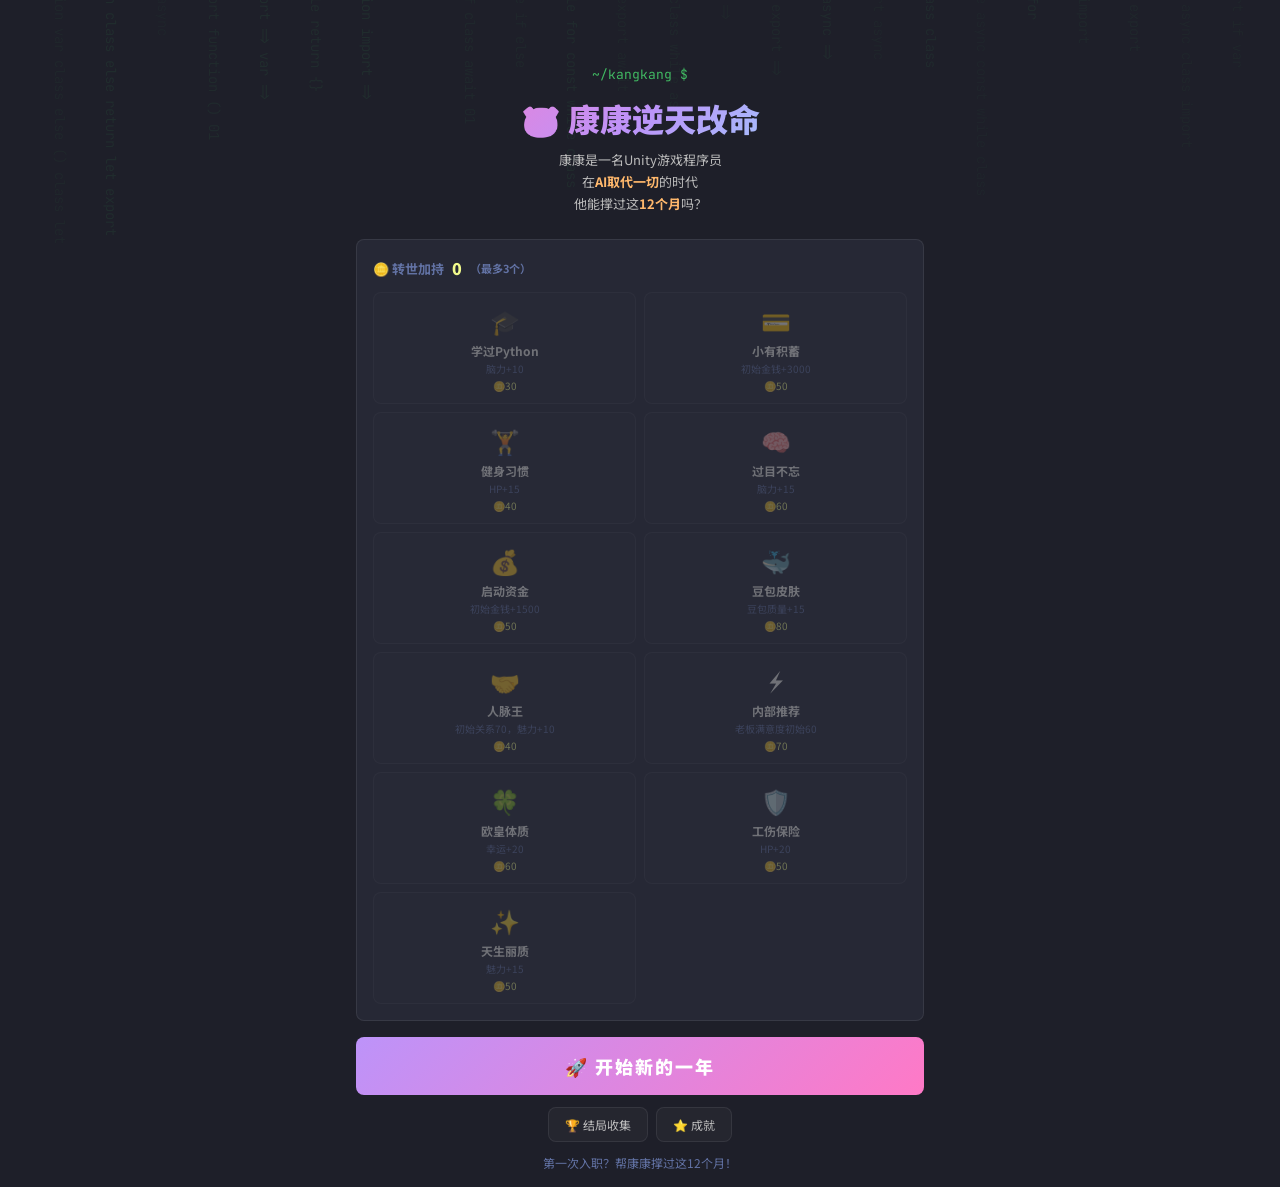
==== commit 827d86df: "feat: introduce new game systems and design documentation, refactor UI, and add agent task definitio" ====
--- a/index.html
+++ b/index.html
@@ -24,7 +24,7 @@
   </section>
   <button class="start-btn" id="startBtn">🚀 开始新的一年</button>
   <div class="start-actions">
-    <button class="start-sub-btn" id="galleryBtn">📖 事件图鉴</button>
+
     <button class="start-sub-btn" id="endingsBtn">🏆 结局收集</button>
     <button class="start-sub-btn" id="achieveBtn">⭐ 成就</button>
   </div>
@@ -50,6 +50,10 @@
     <div class="tab-item" data-month="12">12月</div>
   </div>
 
+  <!-- Mobile Explorer Toggle -->
+  <button class="explorer-toggle" id="toggleExplorer">📊</button>
+  <div class="explorer-backdrop" id="explorerBackdrop"></div>
+
   <!-- Main Area: Explorer + Editor -->
   <div class="ide-main">
 
@@ -170,18 +174,7 @@
 
 <!-- ===== OVERLAYS ===== -->
 
-<!-- Event Gallery -->
-<div class="overlay" id="galleryOverlay">
-  <div class="overlay-content">
-    <div class="overlay-header">
-      <h2>📖 程序员生存图鉴</h2>
-      <button class="overlay-close" data-close="galleryOverlay">✕</button>
-    </div>
-    <div class="overlay-tabs" id="galleryTabs"></div>
-    <div class="overlay-progress" id="galleryProgress"></div>
-    <div class="overlay-body" id="galleryBody"></div>
-  </div>
-</div>
+
 
 <!-- Endings Collection -->
 <div class="overlay" id="endingsOverlay">
--- a/css/style.css
+++ b/css/style.css
@@ -382,37 +382,42 @@
 }
 
 /* ===== RESPONSIVE — Mobile ===== */
+/* Explorer toggle (hidden on desktop) */
+.explorer-toggle{display:none}
+.explorer-backdrop{display:none}
+
 @media(max-width:600px){
   .container{padding:10px}
   .logo h1{font-size:24px}
 
-  /* Explorer → compact horizontal strip */
-  .ide-main{flex-direction:column}
+  /* Explorer → slide-out drawer */
+  .explorer-toggle{
+    display:flex;align-items:center;justify-content:center;
+    position:fixed;top:calc(var(--tab-height) + 8px);left:8px;
+    z-index:50;width:40px;height:40px;
+    border:1px solid var(--border);border-radius:var(--radius-lg);
+    background:rgba(33,34,44,.9);color:var(--text);
+    font-size:16px;cursor:pointer;
+    backdrop-filter:blur(8px);-webkit-backdrop-filter:blur(8px);
+    box-shadow:0 2px 12px rgba(0,0,0,.4);
+    transition:all .2s;
+  }
+  .explorer-toggle:hover{border-color:var(--purple);background:rgba(189,147,249,.15)}
+  .explorer-backdrop{
+    display:none;position:fixed;inset:0;z-index:90;
+    background:rgba(0,0,0,.5);backdrop-filter:blur(2px);
+    transition:opacity .3s;
+  }
+  .explorer-backdrop.show{display:block}
+
   .explorer{
-    width:100%;border-right:none;border-bottom:1px solid var(--border);
-    display:grid;
-    grid-template-columns:1fr 1fr;
-    padding:8px;gap:6px;overflow:visible;
-    max-height:none;
+    position:fixed;top:0;left:-85vw;width:85vw;height:100vh;
+    z-index:100;overflow-y:auto;
+    transition:left .3s cubic-bezier(.4,0,.2,1);
+    border-right:1px solid var(--border);
+    box-shadow:4px 0 24px rgba(0,0,0,.6);
   }
-  .explorer-title{display:none}
-  .explorer-section{
-    margin:0;padding:4px 6px;
-    background:rgba(255,255,255,.02);
-    border-radius:var(--radius);
-    border:1px solid var(--border);
-  }
-  .section-header{font-size:9px;padding:2px 4px;margin-bottom:2px}
-  .stat-row{padding:1px 2px;gap:3px}
-  .stat-icon{font-size:10px;width:14px}
-  .stat-name{font-size:9px;width:26px}
-  .stat-bar-wrap{height:4px;min-width:20px}
-  .stat-val{font-size:9px;width:20px}
-
-  /* Editor fills remaining space */
-  .editor{min-height:280px}
-  .event-stream{min-height:180px;max-height:50vh;font-size:11px}
-  .ev-line .ev-prefix{font-size:10px}
+  .explorer.open{left:0}
 
   /* Tab bar scroll fade */
   .tab-bar{
@@ -422,14 +427,39 @@
   }
   .tab-item{padding:0 8px;font-size:10px}
 
+  /* Editor fills remaining space */
+  .editor{min-height:280px}
+  .event-stream{min-height:200px;max-height:60vh;font-size:12px}
+  .ev-line .ev-prefix{font-size:10px}
+
+  /* Game action FABs */
+  .terminal-bar .game-actions{
+    position:fixed;bottom:70px;right:12px;
+    flex-direction:column;gap:8px;z-index:50;
+  }
+  .action-btn{
+    width:48px;height:48px;border-radius:50%;
+    font-size:18px;padding:0;
+    display:flex;align-items:center;justify-content:center;
+    box-shadow:0 4px 16px rgba(0,0,0,.5);
+    background:rgba(33,34,44,.95);
+    backdrop-filter:blur(8px);-webkit-backdrop-filter:blur(8px);
+  }
+  .action-btn .action-text{display:none}
+
+  /* Choice panel → bottom sheet */
+  .choice-panel{
+    position:fixed;bottom:0;left:0;right:0;
+    z-index:90;max-height:70vh;
+    border-radius:16px 16px 0 0;
+    box-shadow:0 -8px 30px rgba(0,0,0,.5);
+    overflow-y:auto;
+  }
+  .cp-btn{min-height:48px;font-size:13px;padding:12px 14px}
+
   /* Terminal compact */
   .terminal-bar{gap:6px;padding:0 8px}
-  .action-btn{font-size:12px;padding:4px 8px}
-  .action-btn .action-text{display:none}
-  .speed-ctrl button{font-size:9px;padding:3px 6px}
-
-  /* Choice panel */
-  .cp-btn{font-size:12px;padding:8px 10px}
+  .speed-ctrl button{min-height:44px;min-width:44px;font-size:10px;padding:4px 8px}
 
   /* Start screen */
   .start-btn{position:sticky;bottom:10px;box-shadow:0 -4px 20px rgba(0,0,0,.6)}
@@ -555,21 +585,7 @@
 .cc-meta{font-size:10px;color:var(--text3);margin-top:4px;font-family:'JetBrains Mono',monospace}
 .cc-reward{font-size:10px;color:var(--yellow);margin-top:2px}
 
-/* Event gallery specific */
-.cc-effect{
-  font-size:10px;color:var(--cyan);margin-top:3px;
-  font-family:'JetBrains Mono',monospace;
-}
-.cc-system{
-  display:inline-block;font-size:9px;padding:1px 6px;
-  border-radius:8px;color:var(--purple);border:1px solid rgba(189,147,249,.3);
-  background:rgba(189,147,249,.06);margin-right:4px;
-}
-.cc-month{
-  display:inline-block;font-size:9px;padding:1px 6px;
-  border-radius:8px;color:var(--cyan);border:1px solid rgba(139,233,253,.3);
-  background:rgba(139,233,253,.06);
-}
+
 
 /* ===== GAME ACTION BUTTONS ===== */
 .game-actions{display:flex;gap:4px}
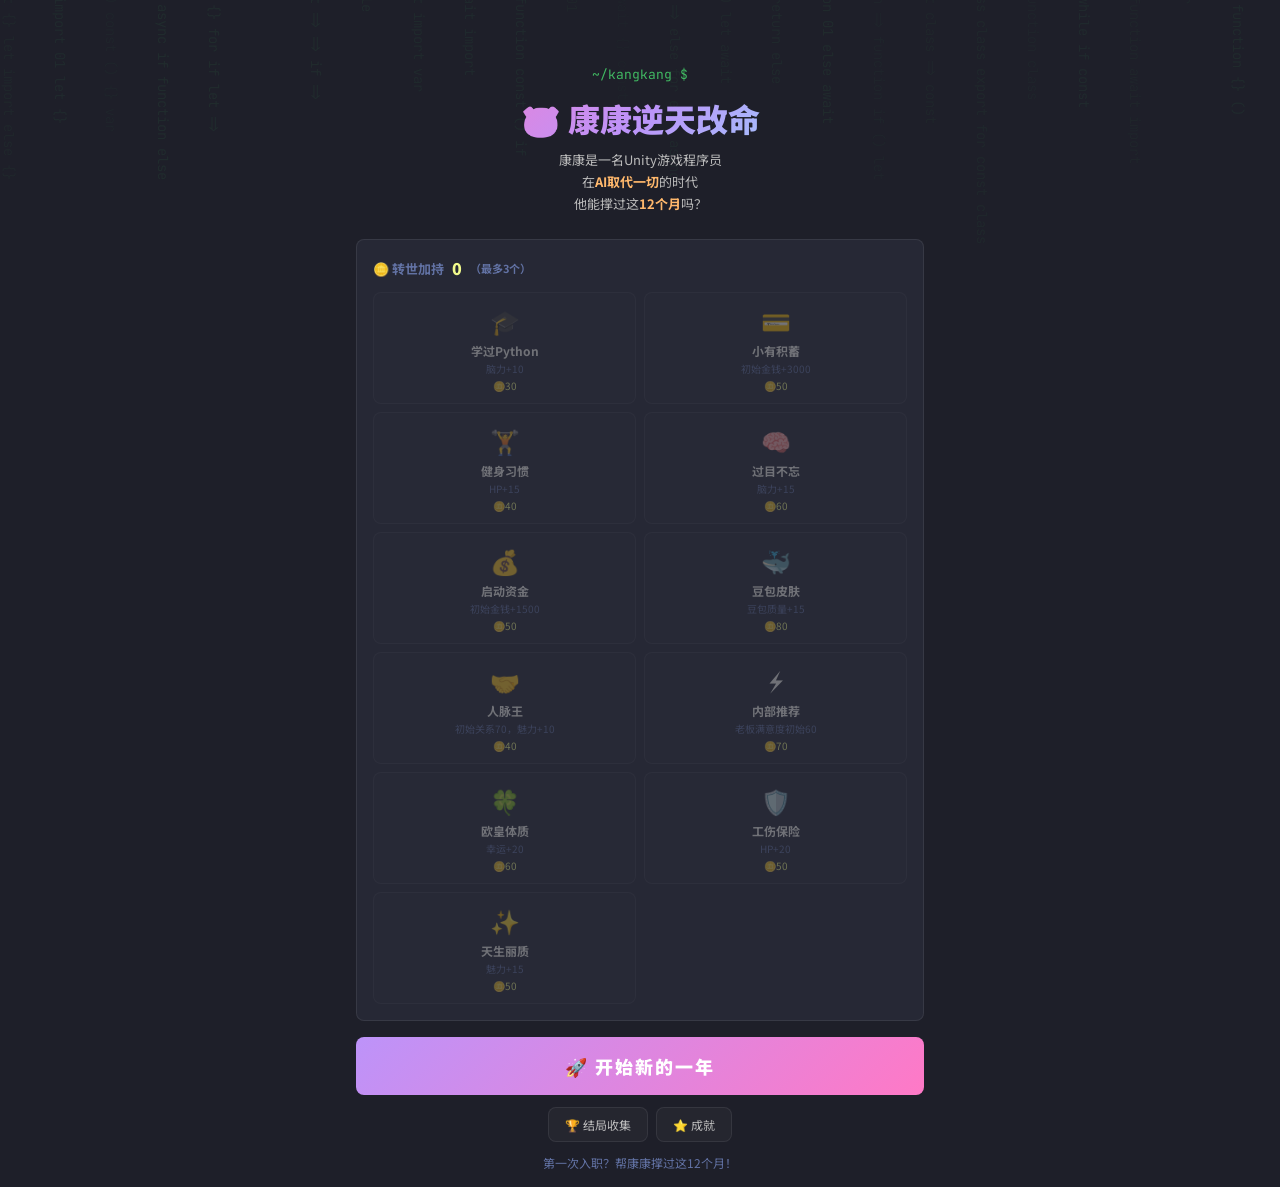
==== commit f3e2c9bb: "feat: Initialize project structure with agent workflow, core UI, and save management." ====
--- a/index.html
+++ b/index.html
@@ -103,11 +103,11 @@
           <div class="stat-bar-wrap"><div class="stat-bar stat-bar-rel" id="barYimin"></div></div>
           <span class="stat-val" id="valYimin">50</span>
         </div>
-        <div class="stat-row">
+        <div class="stat-row" id="gfRelRow">
           <span class="stat-icon">💕</span>
           <span class="stat-name">女友</span>
-          <div class="stat-bar-wrap"><div class="stat-bar stat-bar-gf" id="barGfRel"></div></div>
-          <span class="stat-val" id="valGfRel">60</span>
+          <div class="stat-bar-wrap"><div class="stat-bar stat-bar-gf" id="barGf"></div></div>
+          <span class="stat-val" id="valGf">60</span>
         </div>
       </div>
 
@@ -142,17 +142,12 @@
     <div class="terminal-title">TERMINAL</div>
     <div class="game-actions" id="gameActions">
       <button class="action-btn" id="switchModelBtn" title="切换模型">🤖 <span class="action-text">换模型</span></button>
-      <button class="action-btn" id="sideGigBtn" title="接私活">💼 <span class="action-text">接私活</span></button>
     </div>
     <div class="terminal-actions">
       <div class="speed-ctrl" id="speedCtrl">
         <button data-speed="1500">▶ 慢速</button>
         <button data-speed="800" class="active">▶▶ 正常</button>
         <button data-speed="300">▶▶▶ 快速</button>
-      </div>
-      <div class="audio-ctrl">
-        <button class="audio-btn" id="audioToggle" title="音效开关">🔊</button>
-        <button class="audio-btn" id="bgmToggle" title="BGM开关">🎵</button>
       </div>
     </div>
   </div>
@@ -215,18 +210,6 @@
   </div>
 </div>
 
-<!-- Side Gig -->
-<div class="overlay" id="sideGigOverlay">
-  <div class="overlay-content overlay-content-sm">
-    <div class="overlay-header">
-      <h2>💼 接私活</h2>
-      <button class="overlay-close" data-close="sideGigOverlay">✕</button>
-    </div>
-    <div class="overlay-body">
-      <div class="gig-panel" id="gigPanel"></div>
-    </div>
-  </div>
-</div>
 
 <!-- Achievement Toast -->
 <div class="achievement-toast" id="achieveToast">
--- a/css/style.css
+++ b/css/style.css
@@ -484,15 +484,6 @@
   transform:translateY(-1px);
 }
 
-/* ===== AUDIO CONTROLS ===== */
-.audio-ctrl{display:flex;gap:4px}
-.audio-btn{
-  width:32px;height:28px;border:1px solid var(--border);border-radius:var(--radius);
-  background:transparent;font-size:14px;cursor:pointer;transition:all .2s;
-  display:flex;align-items:center;justify-content:center;
-}
-.audio-btn:hover{border-color:rgba(255,255,255,.2)}
-.audio-btn.muted{opacity:.35}
 
 /* ===== OVERLAY SYSTEM ===== */
 .overlay{
@@ -618,31 +609,6 @@
 .model-item .mi-badge.current{color:var(--cyan);border:1px solid rgba(139,233,253,.3);background:rgba(139,233,253,.08)}
 .model-item.locked{opacity:.35;cursor:not-allowed}
 
-/* ===== SIDE GIG ===== */
-.overlay-content-sm{max-width:380px}
-.gig-panel{text-align:center;padding:8px 0}
-.gig-desc{font-size:13px;color:var(--text2);line-height:1.7;margin-bottom:16px}
-.gig-stats{
-  display:flex;gap:12px;justify-content:center;margin-bottom:16px;
-  font-size:12px;font-family:'JetBrains Mono',monospace;
-}
-.gig-stats .gs-good{color:var(--green)}
-.gig-stats .gs-bad{color:var(--red)}
-.gig-actions{display:flex;gap:8px;justify-content:center}
-.gig-btn{
-  padding:10px 24px;border:none;border-radius:var(--radius-lg);
-  font-family:inherit;font-size:13px;font-weight:700;cursor:pointer;transition:all .2s;
-}
-.gig-btn.confirm{
-  background:linear-gradient(135deg,var(--green),var(--cyan));color:var(--bg-darker);
-}
-.gig-btn.confirm:hover{transform:translateY(-1px);box-shadow:0 4px 16px rgba(80,250,123,.3)}
-.gig-btn.cancel{
-  background:transparent;border:1px solid var(--border);color:var(--text3);
-}
-.gig-btn.cancel:hover{border-color:var(--red);color:var(--red)}
-.gig-btn:disabled{opacity:.35;cursor:not-allowed;transform:none;box-shadow:none}
-.gig-cooldown{font-size:11px;color:var(--orange);margin-top:8px}
 
 /* ===== RESPONSIVE OVERLAY ===== */
 @media(max-width:600px){
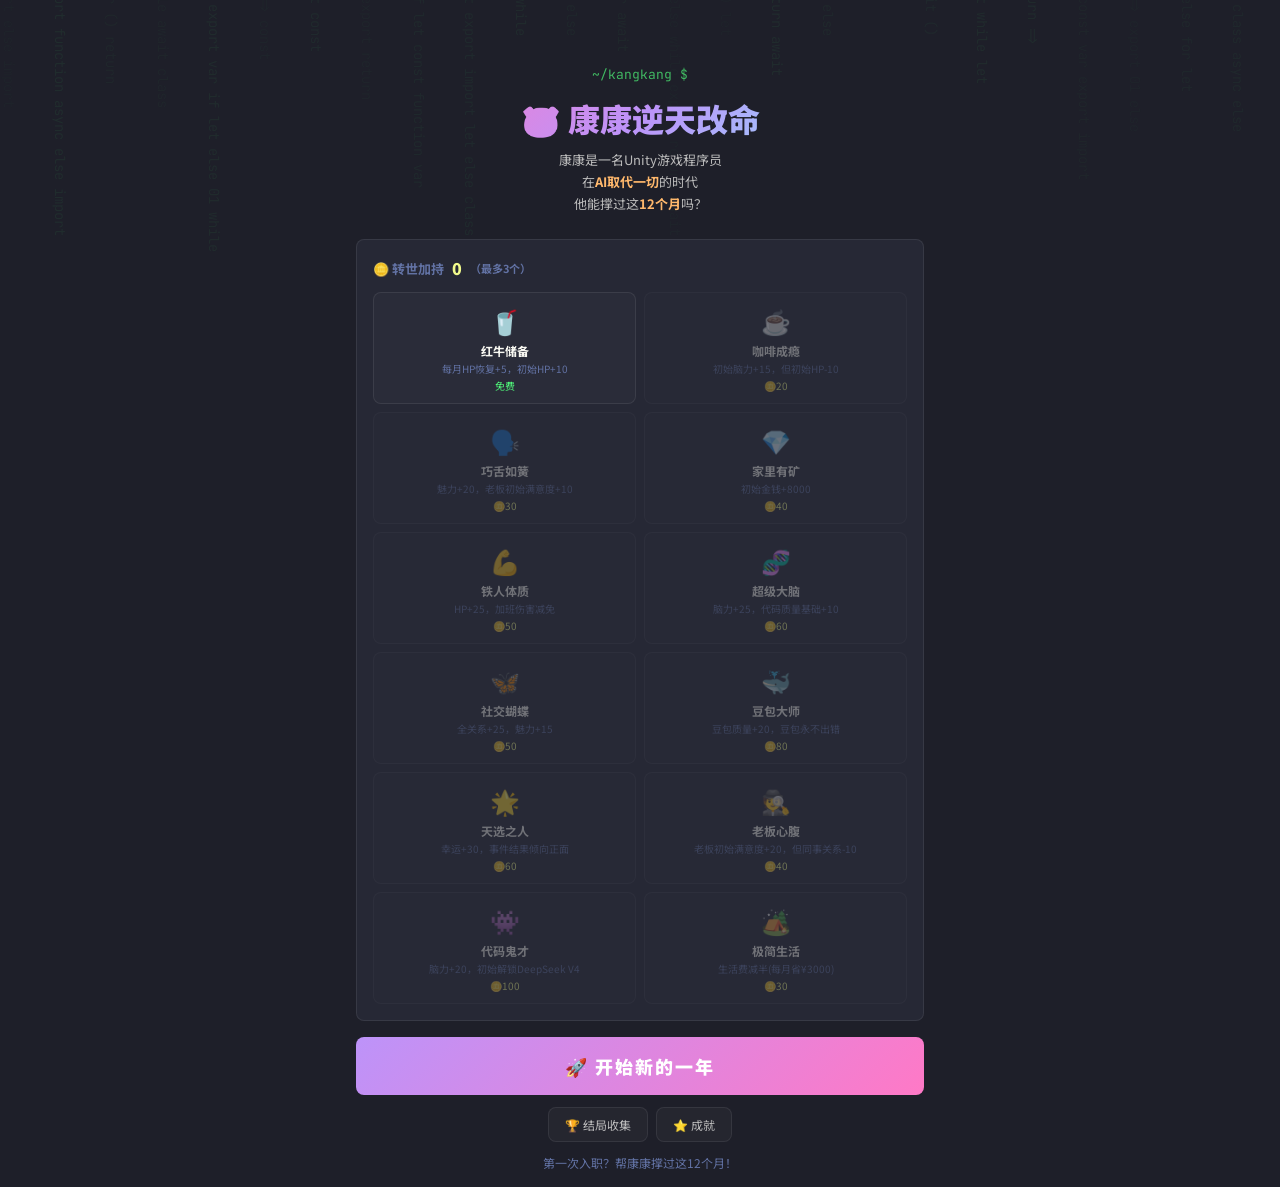
==== commit 2747a61f: "feat: Implement UI layout changes, rework daily summary, add choice feedback, and fix model switch b" ====
--- a/index.html
+++ b/index.html
@@ -120,6 +120,17 @@
         <div class="section-header">📅 STAGE</div>
         <div class="stage-display" id="stageDisplay">🌱 新手上路</div>
       </div>
+
+      <!-- Controls section at bottom -->
+      <div class="explorer-section explorer-controls">
+        <div class="section-header">⚡ CONTROLS</div>
+        <button class="ctrl-btn" id="switchModelBtn" title="切换模型">🤖 切换模型</button>
+        <div class="speed-ctrl" id="speedCtrl">
+          <button data-speed="1500">▶ 慢速</button>
+          <button data-speed="800" class="active">▶▶ 正常</button>
+          <button data-speed="300">▶▶▶ 快速</button>
+        </div>
+      </div>
     </div>
 
     <!-- Editor (Main Content) -->
@@ -137,19 +148,9 @@
     </div>
   </div>
 
-  <!-- Terminal Bar (Bottom) -->
+  <!-- Terminal Bar (Bottom — minimal) -->
   <div class="terminal-bar">
     <div class="terminal-title">TERMINAL</div>
-    <div class="game-actions" id="gameActions">
-      <button class="action-btn" id="switchModelBtn" title="切换模型">🤖 <span class="action-text">换模型</span></button>
-    </div>
-    <div class="terminal-actions">
-      <div class="speed-ctrl" id="speedCtrl">
-        <button data-speed="1500">▶ 慢速</button>
-        <button data-speed="800" class="active">▶▶ 正常</button>
-        <button data-speed="300">▶▶▶ 快速</button>
-      </div>
-    </div>
   </div>
 
 </div></div>
--- a/css/style.css
+++ b/css/style.css
@@ -27,7 +27,7 @@
   --radius:4px;
   --radius-lg:8px;
   --tab-height:36px;
-  --terminal-height:50px;
+  --terminal-height:30px;
   --explorer-width:210px;
 }
 
@@ -148,18 +148,44 @@
   width:var(--explorer-width);background:var(--bg-sidebar);
   border-right:1px solid var(--border);overflow-y:auto;flex-shrink:0;
   padding-bottom:12px;
+  display:flex;flex-direction:column;
 }
 .explorer::-webkit-scrollbar{width:3px}
 .explorer::-webkit-scrollbar-thumb{background:var(--comment);border-radius:2px}
 .explorer-title{
   font-size:11px;font-weight:700;color:var(--text3);
   padding:8px 12px;text-transform:uppercase;letter-spacing:1px;
-}
-.explorer-section{padding:0 8px;margin-bottom:8px}
+  flex-shrink:0;
+}
+.explorer-section{padding:0 8px;margin-bottom:8px;flex-shrink:0}
 .section-header{
   font-size:10px;color:var(--text3);padding:4px;
   font-weight:700;text-transform:uppercase;letter-spacing:.5px;
   margin-bottom:4px;
+}
+
+/* Explorer Controls — pinned to bottom */
+.explorer-controls{
+  margin-top:auto;
+  padding:8px;
+  border-top:1px solid var(--border);
+}
+.ctrl-btn{
+  display:block;width:100%;padding:6px 8px;margin-bottom:6px;
+  border:1px solid var(--border);border-radius:var(--radius);
+  background:rgba(255,255,255,.03);color:var(--text2);
+  font-family:'Noto Sans SC','JetBrains Mono',monospace;
+  font-size:11px;cursor:pointer;transition:all .2s;text-align:left;
+}
+.ctrl-btn:hover{
+  border-color:var(--purple);color:var(--text);
+  background:rgba(189,147,249,.08);
+}
+.explorer-controls .speed-ctrl{
+  display:flex;flex-direction:column;gap:3px;
+}
+.explorer-controls .speed-ctrl button{
+  width:100%;text-align:left;
 }
 
 .stat-row{
@@ -300,7 +326,7 @@
 .cp-btn .cpb-hint{font-size:10px;color:var(--text3);margin-top:2px}
 .cp-btn .cpb-lock{font-size:10px;color:var(--orange);margin-top:2px}
 
-/* Terminal Bar */
+/* Terminal Bar — minimal */
 .terminal-bar{
   height:var(--terminal-height);background:var(--bg-darker);
   border-top:1px solid var(--border);display:flex;align-items:center;
@@ -310,7 +336,6 @@
   font-size:11px;font-weight:700;color:var(--text3);
   text-transform:uppercase;letter-spacing:1px;
 }
-.terminal-actions{display:flex;align-items:center;flex:1;justify-content:flex-end;gap:8px}
 .speed-ctrl{display:flex;gap:4px}
 .speed-ctrl button{
   padding:4px 10px;border:1px solid var(--border);border-radius:var(--radius);
@@ -432,21 +457,6 @@
   .event-stream{min-height:200px;max-height:60vh;font-size:12px}
   .ev-line .ev-prefix{font-size:10px}
 
-  /* Game action FABs */
-  .terminal-bar .game-actions{
-    position:fixed;bottom:70px;right:12px;
-    flex-direction:column;gap:8px;z-index:50;
-  }
-  .action-btn{
-    width:48px;height:48px;border-radius:50%;
-    font-size:18px;padding:0;
-    display:flex;align-items:center;justify-content:center;
-    box-shadow:0 4px 16px rgba(0,0,0,.5);
-    background:rgba(33,34,44,.95);
-    backdrop-filter:blur(8px);-webkit-backdrop-filter:blur(8px);
-  }
-  .action-btn .action-text{display:none}
-
   /* Choice panel → bottom sheet */
   .choice-panel{
     position:fixed;bottom:0;left:0;right:0;
@@ -459,7 +469,6 @@
 
   /* Terminal compact */
   .terminal-bar{gap:6px;padding:0 8px}
-  .speed-ctrl button{min-height:44px;min-width:44px;font-size:10px;padding:4px 8px}
 
   /* Start screen */
   .start-btn{position:sticky;bottom:10px;box-shadow:0 -4px 20px rgba(0,0,0,.6)}
@@ -578,16 +587,7 @@
 
 
 
-/* ===== GAME ACTION BUTTONS ===== */
-.game-actions{display:flex;gap:4px}
-.action-btn{
-  padding:4px 10px;border:1px solid var(--border);border-radius:var(--radius);
-  background:transparent;color:var(--text2);font-family:'Noto Sans SC','JetBrains Mono',monospace;
-  font-size:11px;cursor:pointer;transition:all .2s;white-space:nowrap;
-  display:flex;align-items:center;gap:4px;
-}
-.action-btn:hover{border-color:var(--purple);color:var(--text);background:rgba(189,147,249,.08)}
-.action-btn:active{transform:scale(.96)}
+
 
 /* ===== MODEL SWITCH ===== */
 .model-list{display:flex;flex-direction:column;gap:6px}
@@ -616,6 +616,4 @@
   .overlay-tabs{padding:6px 10px}
   .overlay-tab{font-size:10px;padding:4px 8px}
   .start-actions{flex-wrap:wrap}
-  .game-actions{gap:2px}
-  .action-btn{font-size:12px;padding:3px 6px}
-}
+}
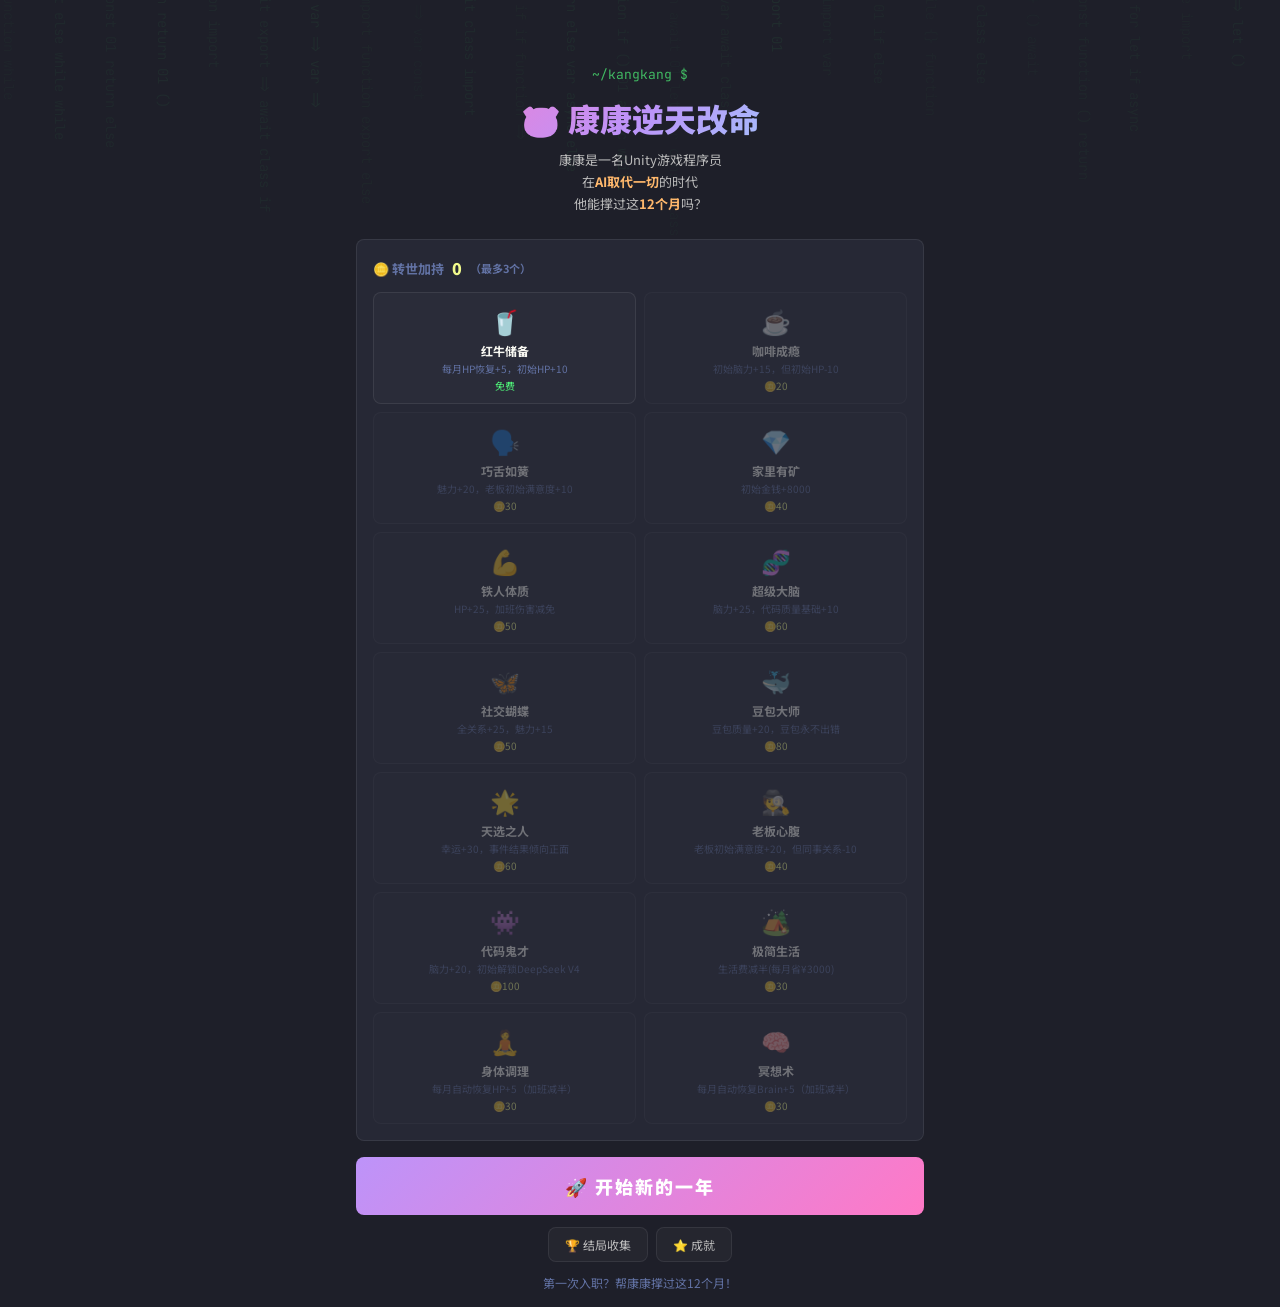
==== commit 270a37f4: "chore: archive accepted tasks and sync game balance updates" ====
--- a/index.html
+++ b/index.html
@@ -125,6 +125,12 @@
       <div class="explorer-section explorer-controls">
         <div class="section-header">⚡ CONTROLS</div>
         <button class="ctrl-btn" id="switchModelBtn" title="切换模型">🤖 切换模型</button>
+        <div class="ctrl-subheader">RECOVERY ACTIONS</div>
+        <div class="action-btn-group">
+          <button class="ctrl-btn ctrl-btn-action" id="teaRoomBtn" type="button">🍵 Tea Room</button>
+          <button class="ctrl-btn ctrl-btn-action" id="chatColleaguesBtn" type="button">💬 Chat Colleagues</button>
+          <button class="ctrl-btn ctrl-btn-action" id="powerNapBtn" type="button">😴 Power Nap</button>
+        </div>
         <div class="speed-ctrl" id="speedCtrl">
           <button data-speed="1500">▶ 慢速</button>
           <button data-speed="800" class="active">▶▶ 正常</button>
--- a/css/style.css
+++ b/css/style.css
@@ -181,6 +181,44 @@
   border-color:var(--purple);color:var(--text);
   background:rgba(189,147,249,.08);
 }
+.ctrl-btn:active{
+  transform:translateY(1px);
+}
+.ctrl-btn:disabled{
+  opacity:.45;
+  cursor:not-allowed;
+  border-color:var(--border);
+  color:var(--text3);
+  background:rgba(255,255,255,.015);
+}
+.ctrl-btn:disabled:hover{
+  border-color:var(--border);
+  color:var(--text3);
+  background:rgba(255,255,255,.015);
+}
+.ctrl-subheader{
+  font-size:10px;
+  color:var(--comment);
+  padding:2px 2px 4px;
+  letter-spacing:.3px;
+}
+.action-btn-group{
+  display:flex;
+  flex-direction:column;
+  gap:4px;
+  margin-bottom:8px;
+}
+.ctrl-btn-action{
+  margin-bottom:0;
+  border-color:rgba(139,233,253,.25);
+  background:linear-gradient(90deg,rgba(139,233,253,.07),rgba(80,250,123,.04));
+  color:var(--text);
+  font-weight:500;
+}
+.ctrl-btn-action:hover{
+  border-color:rgba(139,233,253,.55);
+  background:linear-gradient(90deg,rgba(139,233,253,.16),rgba(80,250,123,.1));
+}
 .explorer-controls .speed-ctrl{
   display:flex;flex-direction:column;gap:3px;
 }
@@ -232,6 +270,7 @@
 }
 .stat-val.stat-danger{color:var(--red) !important}
 .stat-val-money{color:var(--green);width:auto;flex:1;text-align:right}
+.stat-val-money.money-negative{color:var(--red)}
 
 .model-display{
   padding:4px 8px;font-size:12px;color:var(--cyan);
@@ -278,6 +317,8 @@
 .ev-line.special .ev-prefix{color:var(--purple)}
 .ev-line.money{color:var(--yellow)}
 .ev-line.money .ev-prefix{color:var(--yellow)}
+.ev-line.money-good{color:#ff4444}
+.ev-line.money-good .ev-prefix{color:#ff4444}
 .ev-line.choice-made{color:var(--cyan)}
 .ev-line.choice-made .ev-prefix{color:var(--cyan)}
 .ev-line.neutral{color:var(--text2)}
@@ -454,7 +495,7 @@
 
   /* Editor fills remaining space */
   .editor{min-height:280px}
-  .event-stream{min-height:200px;max-height:60vh;font-size:12px}
+  .event-stream{min-height:200px;max-height:60vh;font-size:12px;transition:padding-bottom .3s ease}
   .ev-line .ev-prefix{font-size:10px}
 
   /* Choice panel → bottom sheet */
@@ -477,6 +518,7 @@
 }
 @supports(padding:env(safe-area-inset-bottom)){
   .terminal-bar{padding-bottom:env(safe-area-inset-bottom)}
+  .choice-panel{padding-bottom:calc(16px + env(safe-area-inset-bottom))}
 }
 
 /* ===== START SCREEN SUB BUTTONS ===== */
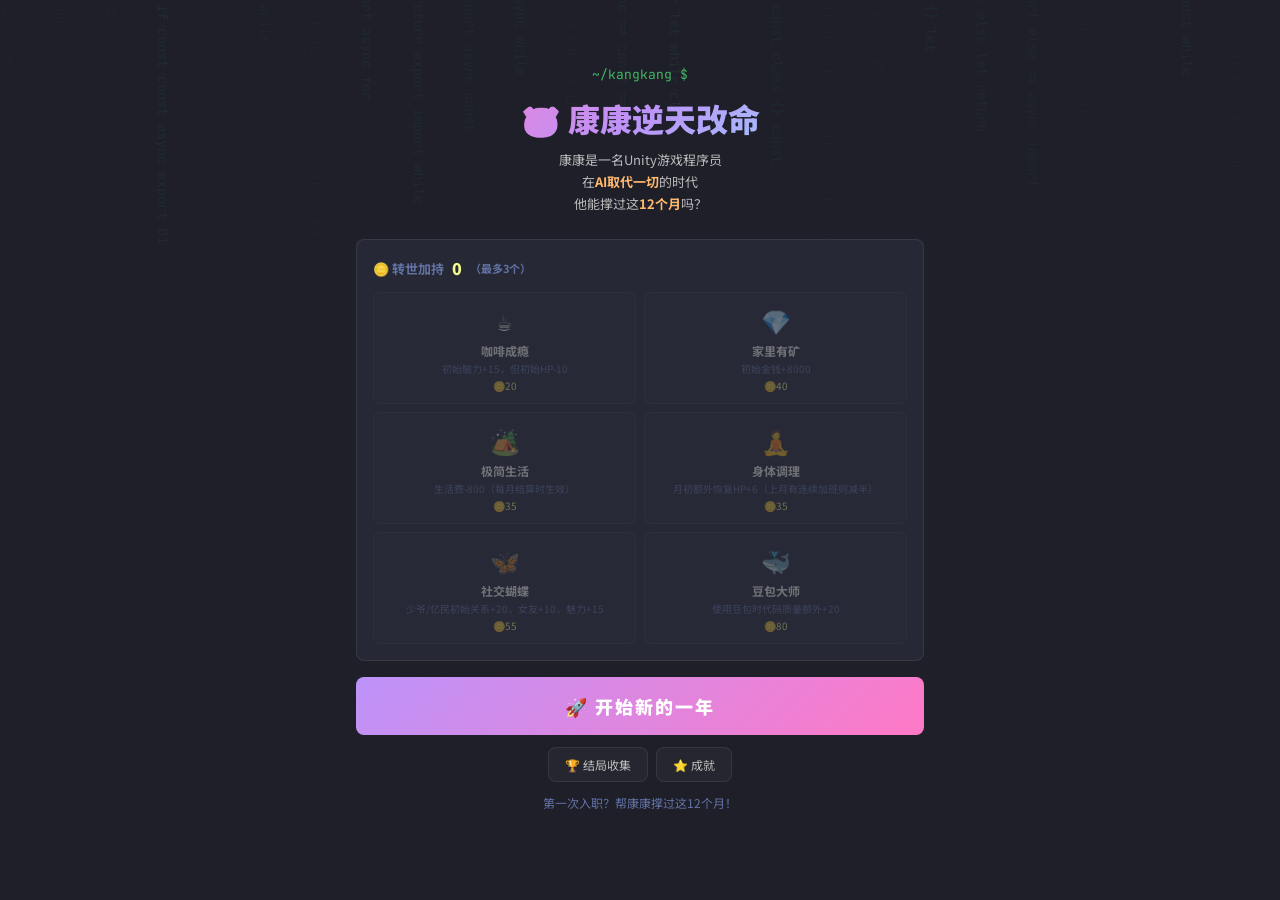
==== commit 7ed4803d: "chore(steward): verify tasks 101 and 102" ====
--- a/index.html
+++ b/index.html
@@ -125,12 +125,6 @@
       <div class="explorer-section explorer-controls">
         <div class="section-header">⚡ CONTROLS</div>
         <button class="ctrl-btn" id="switchModelBtn" title="切换模型">🤖 切换模型</button>
-        <div class="ctrl-subheader">RECOVERY ACTIONS</div>
-        <div class="action-btn-group">
-          <button class="ctrl-btn ctrl-btn-action" id="teaRoomBtn" type="button">🍵 Tea Room</button>
-          <button class="ctrl-btn ctrl-btn-action" id="chatColleaguesBtn" type="button">💬 Chat Colleagues</button>
-          <button class="ctrl-btn ctrl-btn-action" id="powerNapBtn" type="button">😴 Power Nap</button>
-        </div>
         <div class="speed-ctrl" id="speedCtrl">
           <button data-speed="1500">▶ 慢速</button>
           <button data-speed="800" class="active">▶▶ 正常</button>
--- a/css/style.css
+++ b/css/style.css
@@ -196,29 +196,6 @@
   color:var(--text3);
   background:rgba(255,255,255,.015);
 }
-.ctrl-subheader{
-  font-size:10px;
-  color:var(--comment);
-  padding:2px 2px 4px;
-  letter-spacing:.3px;
-}
-.action-btn-group{
-  display:flex;
-  flex-direction:column;
-  gap:4px;
-  margin-bottom:8px;
-}
-.ctrl-btn-action{
-  margin-bottom:0;
-  border-color:rgba(139,233,253,.25);
-  background:linear-gradient(90deg,rgba(139,233,253,.07),rgba(80,250,123,.04));
-  color:var(--text);
-  font-weight:500;
-}
-.ctrl-btn-action:hover{
-  border-color:rgba(139,233,253,.55);
-  background:linear-gradient(90deg,rgba(139,233,253,.16),rgba(80,250,123,.1));
-}
 .explorer-controls .speed-ctrl{
   display:flex;flex-direction:column;gap:3px;
 }
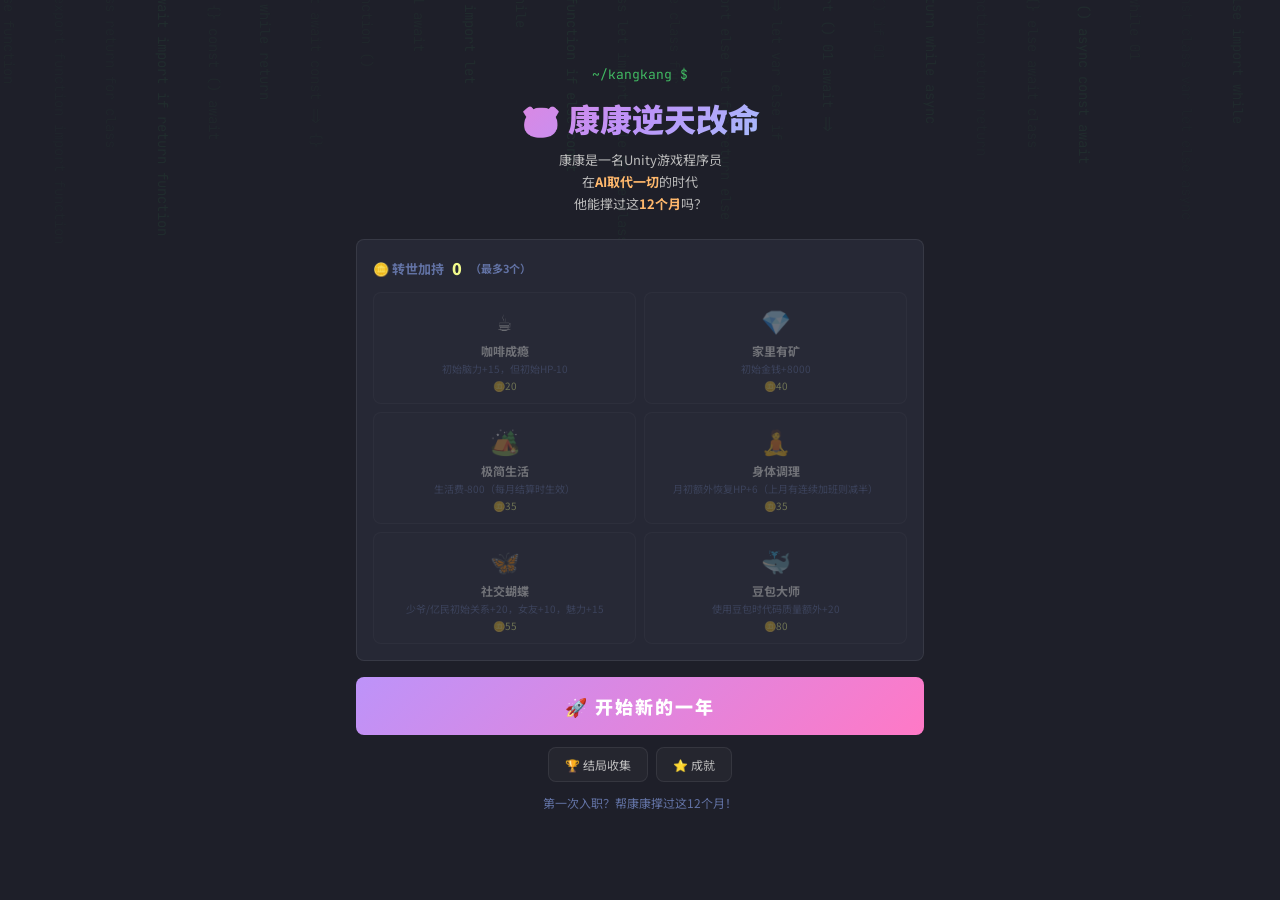
==== commit ce108a2a: "feat: rebalance runtime economy and sync finance visibility/docs" ====
--- a/index.html
+++ b/index.html
@@ -80,6 +80,16 @@
           <span class="stat-name">Money</span>
           <span class="stat-val stat-val-money" id="valMoney">¥5,000</span>
         </div>
+        <div class="stat-row">
+          <span class="stat-icon">💼</span>
+          <span class="stat-name">Salary</span>
+          <span class="stat-val stat-val-money stat-val-salary" id="valSalary">¥3,200</span>
+        </div>
+        <div class="stat-row">
+          <span class="stat-icon">🏠</span>
+          <span class="stat-name">Cost</span>
+          <span class="stat-val stat-val-money stat-val-cost" id="valLivingCost">-¥1,400</span>
+        </div>
 
         <div class="stat-row">
           <span class="stat-icon">👔</span>
@@ -138,6 +148,35 @@
       <div class="editor-tab">
         <span class="editor-tab-icon">📄</span>
         <span id="editorTabName">kangkang_life.log</span>
+      </div>
+      <div class="month-finance" id="monthFinancePanel">
+        <div class="mf-header">
+          <span class="mf-title">📒 月度财务</span>
+          <span class="mf-month" id="mfMonthLabel">1月进行中</span>
+        </div>
+        <div class="mf-grid">
+          <div class="mf-item">
+            <span>工资收入</span>
+            <strong id="mfSalaryIncome">+¥3,200</strong>
+          </div>
+          <div class="mf-item">
+            <span>生活费</span>
+            <strong id="mfLivingCost">-¥1,400</strong>
+          </div>
+          <div class="mf-item">
+            <span>模型支出</span>
+            <strong id="mfModelCost">-¥0</strong>
+          </div>
+          <div class="mf-item">
+            <span>月度净结余</span>
+            <strong id="mfMonthIncome">+¥1,800</strong>
+          </div>
+          <div class="mf-item mf-item-wide">
+            <span>评薪结果</span>
+            <strong id="mfSalaryAdjust">待结算</strong>
+          </div>
+        </div>
+        <div class="mf-review" id="mfReviewText">季度评薪：等待月结算</div>
       </div>
       <div class="event-stream" id="eventStream"></div>
       <div class="choice-panel" id="choicePanel">
--- a/css/style.css
+++ b/css/style.css
@@ -247,7 +247,10 @@
 }
 .stat-val.stat-danger{color:var(--red) !important}
 .stat-val-money{color:var(--green);width:auto;flex:1;text-align:right}
+.stat-val-money.money-positive{color:var(--green)}
 .stat-val-money.money-negative{color:var(--red)}
+.stat-val-salary{color:var(--cyan)}
+.stat-val-cost{color:var(--orange)}
 
 .model-display{
   padding:4px 8px;font-size:12px;color:var(--cyan);
@@ -269,6 +272,65 @@
   font-family:'JetBrains Mono',monospace;flex-shrink:0;
 }
 .editor-tab-icon{font-size:14px}
+
+/* Month Finance Summary */
+.month-finance{
+  padding:10px 14px 12px;
+  border-bottom:1px solid var(--border);
+  background:linear-gradient(180deg,rgba(139,233,253,.07),rgba(40,42,54,.24));
+  flex-shrink:0;
+}
+.mf-header{
+  display:flex;align-items:center;justify-content:space-between;
+  gap:8px;margin-bottom:8px;
+}
+.mf-title{
+  font-size:11px;font-weight:700;color:var(--text2);
+  text-transform:uppercase;letter-spacing:.5px;
+}
+.mf-month{
+  font-family:'JetBrains Mono',monospace;font-size:11px;
+  color:var(--cyan);
+}
+.mf-grid{
+  display:grid;grid-template-columns:repeat(2,minmax(0,1fr));gap:6px;
+}
+.mf-item{
+  padding:6px 8px;border:1px solid var(--border);border-radius:var(--radius);
+  background:rgba(255,255,255,.02);display:flex;flex-direction:column;gap:2px;
+}
+.mf-item span{
+  font-size:10px;color:var(--text3);
+}
+.mf-item strong{
+  font-family:'JetBrains Mono',monospace;font-size:12px;
+  font-weight:700;color:var(--text);
+}
+.mf-item strong.money-positive{color:var(--green)}
+.mf-item strong.money-negative{color:var(--red)}
+.mf-item strong.money-warn{color:var(--orange)}
+.mf-item-wide{grid-column:1 / -1}
+.mf-review{
+  margin-top:8px;padding:6px 8px;
+  border:1px solid rgba(139,233,253,.2);border-radius:var(--radius);
+  font-size:11px;line-height:1.5;color:var(--text2);
+  background:rgba(139,233,253,.06);
+}
+.mf-review.review-good{
+  border-color:rgba(80,250,123,.3);
+  background:rgba(80,250,123,.08);
+  color:var(--green);
+}
+.mf-review.review-bad{
+  border-color:rgba(255,85,85,.36);
+  background:rgba(255,85,85,.08);
+  color:var(--red);
+}
+.mf-review.review-neutral{
+  border-color:rgba(241,250,140,.28);
+  background:rgba(241,250,140,.07);
+  color:var(--yellow);
+}
 
 /* Event Stream */
 .event-stream{
@@ -432,6 +494,12 @@
 @media(max-width:600px){
   .container{padding:10px}
   .logo h1{font-size:24px}
+
+  .month-finance{padding:8px 10px 10px}
+  .mf-title,.mf-month{font-size:10px}
+  .mf-grid{grid-template-columns:1fr}
+  .mf-item strong{font-size:11px}
+  .mf-item-wide{grid-column:auto}
 
   /* Explorer → slide-out drawer */
   .explorer-toggle{
